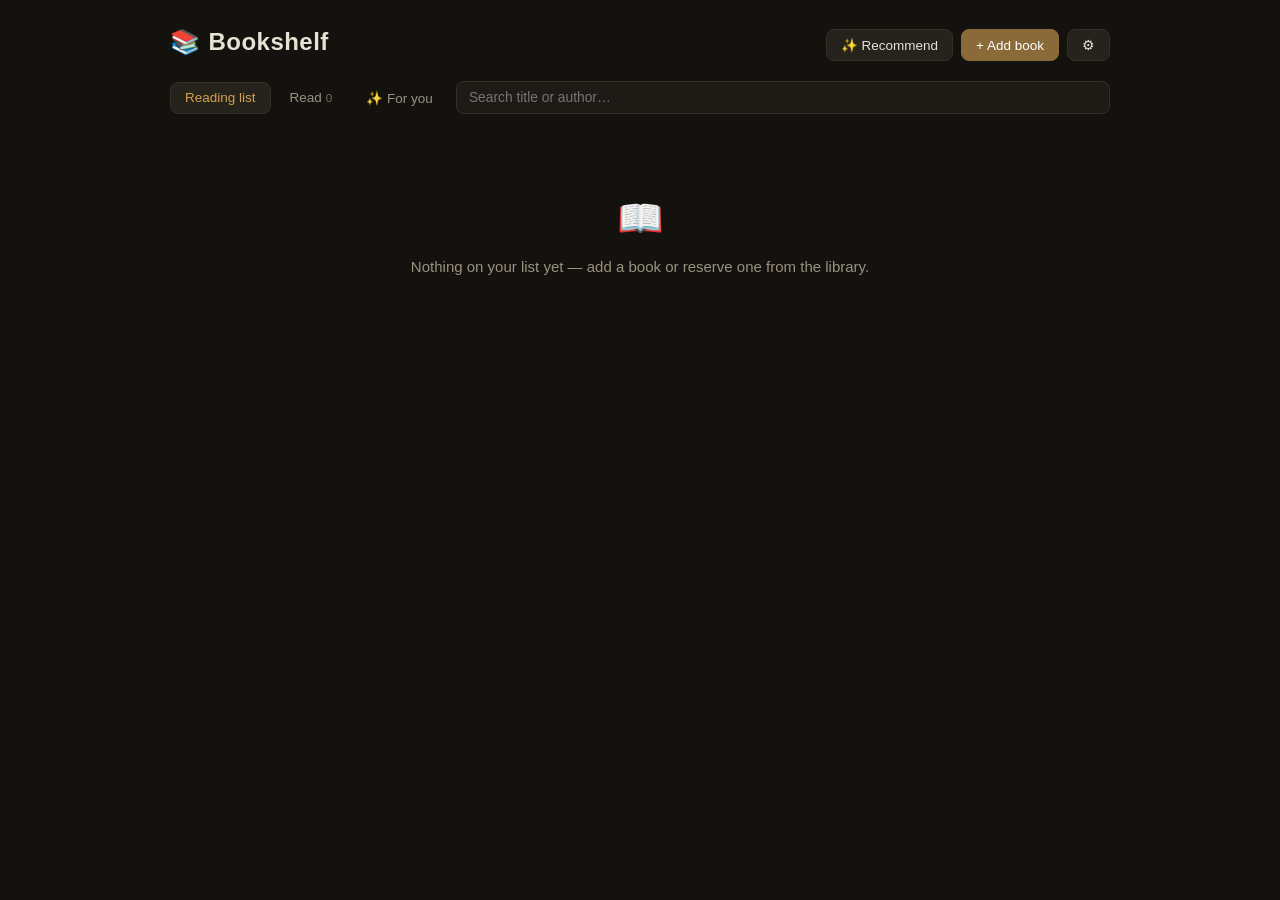
==== books/index.html @ dac91c83 "Books: merge Now/Reading/Want into one sectioned list; due dates + renew/cancel Combined tab 'Readin" ====
<!DOCTYPE html>
<html lang="en">
<head>
<meta charset="UTF-8">
<meta name="viewport" content="width=device-width, initial-scale=1.0">
<title>Bookshelf</title>
<style>
  :root {
    --bg: #14120f;
    --panel: #1e1b16;
    --panel-2: #26221c;
    --border: #353026;
    --text: #e8e2d5;
    --muted: #9a917f;
    --accent: #d4a04f;
    --accent-dim: #8a6a38;
    --green: #7fae6a;
    --blue: #6a94ae;
    --red: #c06a5a;
    --radius: 10px;
    font-size: 15px;
  }
  * { box-sizing: border-box; margin: 0; padding: 0; }
  body {
    background: var(--bg);
    color: var(--text);
    font-family: -apple-system, BlinkMacSystemFont, "Segoe UI", Roboto, sans-serif;
    line-height: 1.5;
    min-height: 100vh;
  }
  .wrap { max-width: 980px; margin: 0 auto; padding: 24px 20px 80px; }

  header {
    display: flex; align-items: baseline; justify-content: space-between;
    flex-wrap: wrap; gap: 12px; margin-bottom: 20px;
  }
  h1 { font-size: 1.6rem; font-weight: 600; letter-spacing: 0.02em; }
  h1 .icon { margin-right: 8px; }
  .header-actions { display: flex; gap: 8px; flex-wrap: wrap; }

  button, .btn {
    background: var(--panel-2); color: var(--text);
    border: 1px solid var(--border); border-radius: 8px;
    padding: 7px 14px; font-size: 0.9rem; cursor: pointer;
    font-family: inherit; transition: background 0.15s, border-color 0.15s;
  }
  button:hover, .btn:hover { background: var(--border); }
  button.primary { background: var(--accent-dim); border-color: var(--accent-dim); color: #fff; }
  button.primary:hover { background: var(--accent); border-color: var(--accent); color: #1a1610; }
  button.danger:hover { background: var(--red); border-color: var(--red); color: #fff; }
  button.link {
    background: none; border: none; padding: 2px 6px;
    color: var(--muted); font-size: 0.85rem;
  }
  button.link:hover { color: var(--text); background: none; }

  /* Controls */
  .controls {
    display: flex; gap: 8px; flex-wrap: wrap; align-items: center;
    margin-bottom: 16px;
  }
  input[type="search"], input[type="text"], input[type="number"], input[type="date"], select, textarea {
    background: var(--panel); color: var(--text);
    border: 1px solid var(--border); border-radius: 8px;
    padding: 8px 12px; font-size: 0.92rem; font-family: inherit;
  }
  input:focus, select:focus, textarea:focus { outline: none; border-color: var(--accent-dim); }
  input[type="search"] { flex: 1; min-width: 180px; }

  .tabs { display: flex; gap: 4px; }
  .tab {
    padding: 7px 14px; border-radius: 8px; cursor: pointer;
    font-size: 0.9rem; color: var(--muted); border: 1px solid transparent;
    background: none;
  }
  .tab:hover { color: var(--text); background: var(--panel); }
  .tab.active { background: var(--panel-2); color: var(--accent); border-color: var(--border); }
  .tab .count { font-size: 0.78rem; opacity: 0.7; margin-left: 4px; }

  /* Book list */
  .book-list { display: flex; flex-direction: column; gap: 8px; }
  .year-divider {
    margin: 18px 0 6px; font-size: 0.85rem; font-weight: 600;
    color: var(--accent); text-transform: uppercase; letter-spacing: 0.08em;
    display: flex; align-items: center; gap: 10px;
  }
  .year-divider::after { content: ""; flex: 1; height: 1px; background: var(--border); }
  .year-divider .yr-count { color: var(--muted); font-weight: 400; text-transform: none; letter-spacing: 0; }

  .book {
    background: var(--panel); border: 1px solid var(--border);
    border-radius: var(--radius); padding: 12px 16px;
    display: flex; align-items: center; gap: 14px; cursor: pointer;
    transition: border-color 0.15s;
  }
  .book:hover { border-color: var(--accent-dim); }
  .book-main { flex: 1; min-width: 0; }
  .book-title { font-weight: 600; font-size: 1rem; }
  .book-author { color: var(--muted); font-size: 0.88rem; }
  .book-meta { display: flex; align-items: center; gap: 14px; flex-shrink: 0; }
  .book-date { color: var(--muted); font-size: 0.82rem; white-space: nowrap; }
  .stars { color: var(--accent); font-size: 0.9rem; letter-spacing: 1px; white-space: nowrap; }
  .stars .empty { color: var(--border); }
  .badge {
    font-size: 0.72rem; padding: 2px 8px; border-radius: 20px;
    border: 1px solid var(--border); color: var(--muted); white-space: nowrap;
  }
  .badge.reading { color: var(--green); border-color: var(--green); }
  .badge.want { color: var(--blue); border-color: var(--blue); }
  .badge.reserved { color: var(--accent); border-color: var(--accent-dim); }
  .badge.loan { color: var(--red); border-color: var(--red); }
  .empty-state { text-align: center; padding: 60px 20px; color: var(--muted); }
  .empty-state .big { font-size: 2.5rem; margin-bottom: 10px; }

  /* Modal */
  .modal-overlay {
    position: fixed; inset: 0; background: rgba(0,0,0,0.6);
    display: none; align-items: flex-start; justify-content: center;
    padding: 40px 16px; z-index: 100; overflow-y: auto;
  }
  .modal-overlay.open { display: flex; }
  .modal {
    background: var(--panel); border: 1px solid var(--border);
    border-radius: 14px; padding: 24px; width: 100%; max-width: 520px;
  }
  .modal h2 { font-size: 1.15rem; margin-bottom: 18px; }
  .field { margin-bottom: 14px; }
  .field label {
    display: block; font-size: 0.8rem; color: var(--muted);
    margin-bottom: 5px; text-transform: uppercase; letter-spacing: 0.05em;
  }
  .field input, .field select, .field textarea { width: 100%; }
  .field textarea { min-height: 80px; resize: vertical; }
  .field-row { display: flex; gap: 12px; }
  .field-row .field { flex: 1; }
  .modal-actions { display: flex; justify-content: space-between; margin-top: 20px; }
  .modal-actions .right { display: flex; gap: 8px; }

  /* Star input */
  .star-input { display: flex; gap: 4px; font-size: 1.5rem; cursor: pointer; }
  .star-input span { color: var(--border); transition: color 0.1s; }
  .star-input span.lit { color: var(--accent); }

  /* Import zone */
  .import-note {
    font-size: 0.85rem; color: var(--muted); background: var(--panel-2);
    border-radius: 8px; padding: 12px 14px; margin-bottom: 16px;
  }
  .import-note code { color: var(--accent); font-size: 0.82rem; }
  .drop-zone {
    border: 2px dashed var(--border); border-radius: var(--radius);
    padding: 34px 20px; text-align: center; color: var(--muted);
    cursor: pointer; margin-bottom: 14px; transition: border-color 0.15s;
  }
  .drop-zone:hover, .drop-zone.drag { border-color: var(--accent-dim); color: var(--text); }

  /* Recommendations */
  .rec-controls { display: flex; gap: 8px; margin-bottom: 8px; }
  .rec-controls input { flex: 1; }
  .rec-meta { margin-bottom: 14px; min-height: 1em; }
  #recList { display: grid; grid-template-columns: 1fr; gap: 10px; }
  @media (min-width: 720px) { #recList { grid-template-columns: 1fr 1fr; } }
  .rec-card {
    background: var(--panel); border: 1px solid var(--border);
    border-radius: 10px; padding: 12px 14px;
  }
  .rec-card .rec-title { font-weight: 600; }
  .rec-card .rec-author { color: var(--muted); font-size: 0.88rem; margin-bottom: 6px; }
  .rec-card .rec-why { font-size: 0.9rem; line-height: 1.45; color: var(--text); }
  .rec-actions { display: flex; gap: 8px; margin-top: 10px; }
  .rec-actions .added { color: var(--green); font-size: 0.85rem; align-self: center; }
  .rec-owned { color: var(--accent); font-size: 0.85rem; align-self: center; font-weight: 600; }
  .rec-owned.shelf { color: var(--blue); }
  .rec-meta { font-size: 0.78rem; color: var(--muted); align-self: center; }
  .rec-empty { color: var(--muted); font-size: 0.9rem; padding: 20px 0; text-align: center; }
  .hint { font-size: 0.78rem; color: var(--muted); margin-top: 5px; line-height: 1.4; }

  /* Title autosuggest */
  .suggest-wrap { position: relative; }
  .suggest {
    position: absolute; top: 100%; left: 0; right: 0; z-index: 20;
    background: var(--panel-2); border: 1px solid var(--accent-dim);
    border-radius: 8px; margin-top: 4px; max-height: 240px; overflow-y: auto;
    display: none; box-shadow: 0 6px 20px rgba(0,0,0,0.4);
  }
  .suggest.open { display: block; }
  .suggest-item { padding: 8px 12px; cursor: pointer; font-size: 0.9rem; }
  .suggest-item:hover { background: var(--border); }
  .suggest-item .s-author { color: var(--muted); font-size: 0.82rem; }
  .btn-row { display: flex; gap: 8px; }

  .toast {
    position: fixed; bottom: 24px; left: 50%; transform: translateX(-50%);
    background: var(--panel-2); border: 1px solid var(--accent-dim);
    border-radius: 10px; padding: 10px 20px; font-size: 0.9rem;
    opacity: 0; pointer-events: none; transition: opacity 0.25s; z-index: 200;
  }
  .toast.show { opacity: 1; }

  @media (max-width: 560px) {
    .book { flex-wrap: wrap; }
    .book-meta { width: 100%; justify-content: space-between; }
  }
</style>
</head>
<body>
<div class="wrap">
  <header>
    <h1><span class="icon">📚</span>Bookshelf</h1>
    <div class="header-actions">
      <button onclick="openRecs()">✨ Recommend</button>
      <button class="primary" onclick="openEditor()">+ Add book</button>
      <button onclick="openSettings()" title="Settings">⚙</button>
    </div>
  </header>

  <div class="controls">
    <div class="tabs" id="tabs"></div>
    <input type="search" id="search" placeholder="Search title or author…" oninput="render()">
  </div>

  <div class="book-list" id="list"></div>

  <!-- Recommendations page -->
  <div id="recsPage" style="display:none">
    <div class="rec-controls">
      <input type="text" id="recSteer" placeholder="Optional: what are you in the mood for?"
             onkeydown="if(event.key==='Enter')generateRecs()">
      <button class="primary" id="recBtn" onclick="generateRecs()">Recommend</button>
    </div>
    <div class="rec-meta" id="recMeta"></div>
    <div id="recList"></div>
  </div>
</div>

<!-- Add/edit modal -->
<div class="modal-overlay" id="editorOverlay" onclick="if(event.target===this)closeEditor()">
  <div class="modal">
    <h2 id="editorTitle">Add book</h2>
    <div class="field suggest-wrap">
      <label>Title</label>
      <input type="text" id="fTitle" autocomplete="off">
      <div class="suggest" id="suggest"></div>
    </div>
    <div class="field">
      <label>Author</label>
      <input type="text" id="fAuthor" autocomplete="off">
    </div>
    <div class="field-row">
      <div class="field">
        <label>Status</label>
        <select id="fStatus">
          <option value="read">Read</option>
          <option value="reading">Currently reading</option>
          <option value="want">Want to read</option>
        </select>
      </div>
      <div class="field">
        <label>Date finished</label>
        <input type="date" id="fDate">
      </div>
    </div>
    <div class="field">
      <label>Library</label>
      <select id="fLib">
        <option value="">Not from the library</option>
        <option value="reserved">Reserved</option>
        <option value="loan">On loan</option>
      </select>
    </div>
    <div class="field">
      <label>Rating</label>
      <div class="star-input" id="fStars"></div>
    </div>
    <div class="field">
      <label>Notes</label>
      <textarea id="fNotes"></textarea>
    </div>
    <div class="modal-actions">
      <div class="btn-row">
        <button class="danger" id="deleteBtn" onclick="deleteBook()" style="display:none">Delete</button>
        <button id="similarBtn" onclick="findSimilar()" style="display:none">✨ Similar</button>
        <button id="libraryBtn" onclick="reserveAtLibrary()" style="display:none">🏛 Library</button>
      </div>
      <div class="right">
        <button onclick="closeEditor()">Cancel</button>
        <button class="primary" onclick="saveBook()">Save</button>
      </div>
    </div>
  </div>
</div>

<!-- Import modal -->
<div class="modal-overlay" id="importOverlay" onclick="if(event.target===this)closeImport()">
  <div class="modal">
    <h2>Import</h2>
    <div class="import-note">
      <strong>Goodreads CSV:</strong> on goodreads.com go to
      <code>My Books → Import and export → Export Library</code>, then drop the
      downloaded <code>goodreads_library_export.csv</code> here.<br><br>
      Also accepts a JSON backup exported from this app. Existing books are
      matched by title + author and won't be duplicated.
    </div>
    <div class="drop-zone" id="dropZone" onclick="document.getElementById('fileInput').click()">
      Drop a CSV or JSON file here, or click to choose
    </div>
    <input type="file" id="fileInput" accept=".csv,.json" style="display:none">
    <div class="modal-actions">
      <span></span>
      <div class="right"><button onclick="closeImport()">Close</button></div>
    </div>
  </div>
</div>

<!-- Settings modal -->
<div class="modal-overlay" id="settingsOverlay" onclick="if(event.target===this)closeSettings()">
  <div class="modal">
    <h2>Settings</h2>
    <div class="field">
      <label>Anthropic API key</label>
      <input type="password" id="fApiKey" placeholder="sk-ant-..." autocomplete="off">
      <div class="hint">Used for recommendations, sent directly to api.anthropic.com and stored
        only in this browser. Get one at console.anthropic.com.</div>
    </div>
    <div class="field">
      <label>Data</label>
      <div class="btn-row">
        <button onclick="closeSettings();openImport()">Import…</button>
        <button onclick="exportJSON()">Export backup</button>
      </div>
    </div>
    <div class="modal-actions">
      <span></span>
      <div class="right">
        <button onclick="closeSettings()">Cancel</button>
        <button class="primary" onclick="saveSettings()">Save</button>
      </div>
    </div>
  </div>
</div>

<div class="toast" id="toast"></div>

<script>
const STORE_KEY = 'mark-books-v1';
let books = [];
let currentTab = 'now';
let editingId = null;
let editorRating = 0;

// ---------- persistence ----------
// When served by the HA add-on, PROXY is the ingress-aware base path for the
// backup/restore/config endpoints; opened as a plain file there is no proxy.
const PROXY = location.protocol === 'file:' ? null : location.pathname.replace(/\/(index\.html)?$/, '');
let cfgKey = null;  // API key supplied by the add-on config, if any

function load() {
  try { books = JSON.parse(localStorage.getItem(STORE_KEY)) || []; }
  catch { books = []; }
}
function save() {
  localStorage.setItem(STORE_KEY, JSON.stringify(books));
  backupToProxy();
}

function snapshot() {
  return {
    exportedAt: new Date().toISOString(),
    books, recs, dismissed,
    apikey: localStorage.getItem(APIKEY_KEY) || undefined,
  };
}

let backupTimer;
function backupToProxy() {
  if (PROXY === null) return;
  clearTimeout(backupTimer);
  backupTimer = setTimeout(() => {
    fetch(PROXY + '/backup', {
      method: 'POST',
      headers: { 'Content-Type': 'application/json' },
      body: JSON.stringify(snapshot()),
    }).catch(() => {});
  }, 1500);
}

let libraryEnabled = false;  // proxy has WCL card configured → one-click reserve
let libraryData = null;      // { loans:[{title,full}], reserves:[...] } live from WCL

async function bootProxy() {
  if (PROXY === null) return;
  try {
    const cfg = await (await fetch(PROXY + '/config')).json();
    cfgKey = cfg.anthropic_api_key || null;
    libraryEnabled = !!cfg.library;
  } catch {}
  if (libraryEnabled) refreshLibrary();
  if (!books.length) {
    // Fresh origin (e.g. just migrated to HA) — restore the latest server backup
    try {
      const r = await fetch(PROXY + '/restore');
      if (r.ok) {
        applySnapshot(await r.json());
        toast('Restored from server backup');
      }
    } catch {}
  }
  backupToProxy();
}

function applySnapshot(d) {
  if (Array.isArray(d.books)) { books = d.books; save(); }
  if (d.recs) { recs = d.recs; localStorage.setItem(RECS_KEY, JSON.stringify(recs)); }
  if (Array.isArray(d.dismissed)) { dismissed = d.dismissed; localStorage.setItem(DISMISS_KEY, JSON.stringify(dismissed)); }
  if (d.apikey && !localStorage.getItem(APIKEY_KEY)) localStorage.setItem(APIKEY_KEY, d.apikey);
  render();
}
function uid() {
  return Date.now().toString(36) + Math.random().toString(36).slice(2, 8);
}

// ---------- rendering ----------
// Reading / Want to read are folded into the combined "Now" tab; only the
// Read archive stays as its own status tab.
const STATUSES = [
  { key: 'read', label: 'Read' },
];

// Live library loans/reserves from the add-on proxy (WCL account).
async function refreshLibrary(force) {
  if (!libraryEnabled) return;
  try {
    const d = await (await fetch(PROXY + '/library' + (force ? '?force=1' : ''))).json();
    if (!d.error) { libraryData = d; if (currentTab === 'now') render(); }
    else if (force) toast('Library: ' + d.error);
  } catch { if (force) toast('Library refresh failed'); }
}

// "Now" = everything active: currently reading, plus live library loans + reserves.
function isActive(b) {
  return b.status === 'reading' || b.lib === 'loan' || b.lib === 'reserved';
}

// Build the unified reading-list items: currently reading + live library loans
// + reserves + want-to-read. Library items match shelf books by title; loan/
// reserve items carry due date + svl (the WCL item id) for inline actions.
function nowItems() {
  const items = [];
  const used = new Set();
  const push = (it) => { items.push(it); if (it.book) used.add(it.book.id); };
  const match = title => books.find(b => normTitle(b.title) === normTitle(title));

  for (const b of books) if (b.status === 'reading') push({ book: b, kinds: ['reading'] });

  if (libraryData) {
    for (const l of libraryData.loans) {
      const b = match(l.title);
      const cur = b && items.find(x => x.book && x.book.id === b.id);
      if (cur) { cur.kinds.push('loan'); cur.due = l.due; cur.svl = l.svl; }
      else push({ book: b || null, title: l.title, kinds: ['loan'], due: l.due, svl: l.svl });
    }
    for (const r of libraryData.reserves) {
      const b = match(r.title);
      const cur = b && items.find(x => x.book && x.book.id === b.id);
      if (cur) { cur.kinds.push('reserved'); cur.svl = r.svl; }
      else push({ book: b || null, title: r.title, kinds: ['reserved'], svl: r.svl });
    }
  } else {
    for (const b of books) {
      if (used.has(b.id)) continue;
      if (b.lib === 'loan') push({ book: b, kinds: ['loan'] });
      else if (b.lib === 'reserved') push({ book: b, kinds: ['reserved'] });
    }
  }

  // want-to-read fills out the rest of the list (skip anything already shown)
  for (const b of books) if (b.status === 'want' && !used.has(b.id)) push({ book: b, kinds: ['want'] });
  return items;
}

// "Friday, 24 July 2026" → "24 Jul"
function shortDue(s) {
  const m = (s || '').match(/(\d{1,2})\s+([A-Za-z]{3})/);
  return m ? `${m[1]} ${m[2]}` : s;
}

async function doRenew(svl, title, btn) {
  btn.disabled = true; btn.textContent = 'Renewing…';
  try {
    const d = await (await fetch(PROXY + '/renew', { method: 'POST', headers: { 'Content-Type': 'application/json' }, body: JSON.stringify({ svl }) })).json();
    toast(d.ok ? `📚 ${title}: renewed` : `📚 ${d.message}`);
    if (d.ok) await refreshLibrary(true);
  } catch { toast('Renew failed'); }
  finally { btn.disabled = false; btn.textContent = 'Renew'; }
}

async function doCancel(svl, title, btn) {
  if (!confirm(`Cancel your reservation for "${title}"?`)) return;
  btn.disabled = true; btn.textContent = 'Cancelling…';
  try {
    const d = await (await fetch(PROXY + '/cancel', { method: 'POST', headers: { 'Content-Type': 'application/json' }, body: JSON.stringify({ svl }) })).json();
    toast(d.ok ? `🏛 ${title}: reservation cancelled` : `🏛 ${d.message}`);
    if (d.ok) await refreshLibrary(true);
  } catch { toast('Cancel failed'); }
  finally { btn.disabled = false; btn.textContent = 'Cancel'; }
}

function render() {
  renderTabs();
  const isRecs = currentTab === 'recs';
  document.getElementById('list').style.display = isRecs ? 'none' : '';
  document.getElementById('search').style.display = isRecs ? 'none' : '';
  document.getElementById('recsPage').style.display = isRecs ? '' : 'none';
  if (isRecs) renderRecs();
  else renderList();
}

function renderTabs() {
  const nowTab = `<button class="tab ${currentTab === 'now' ? 'active' : ''}" onclick="setTab('now')">Reading list</button>`;
  document.getElementById('tabs').innerHTML = nowTab + STATUSES.map(s => {
    const n = books.filter(b => b.status === s.key).length;
    return `<button class="tab ${currentTab === s.key ? 'active' : ''}" onclick="setTab('${s.key}')">${s.label}<span class="count">${n}</span></button>`;
  }).join('') +
    `<button class="tab ${currentTab === 'recs' ? 'active' : ''}" onclick="setTab('recs')">✨ For you</button>`;
}

function setTab(key) { currentTab = key; render(); }

function starHTML(rating) {
  if (!rating) return '';
  let out = '';
  for (let i = 1; i <= 5; i++) {
    out += i <= rating ? '★' : '<span class="empty">★</span>';
  }
  return `<span class="stars">${out}</span>`;
}

function fmtDate(iso) {
  if (!iso) return '';
  const d = new Date(iso + 'T00:00:00');
  if (isNaN(d)) return iso;
  return d.toLocaleDateString('en-NZ', { day: 'numeric', month: 'short', year: 'numeric' });
}

function esc(s) {
  return String(s || '').replace(/[&<>"]/g, c => ({ '&': '&amp;', '<': '&lt;', '>': '&gt;', '"': '&quot;' }[c]));
}

// Small status chips for a book in the Now list — a book can carry several
function nowBadges(b) {
  let out = '';
  if (b.status === 'reading') out += `<span class="badge reading">📖 reading</span>`;
  if (b.lib === 'loan') out += `<span class="badge loan">📚 on loan</span>`;
  if (b.lib === 'reserved') out += `<span class="badge reserved">🏛 reserved${b.libDate ? ' ' + b.libDate.slice(5) : ''}</span>`;
  return out;
}

function renderList() {
  const el = document.getElementById('list');
  const eff = b => b.dateRead || b.addedAt || '0000';

  if (currentTab === 'now') {
    const q = document.getElementById('search').value.trim().toLowerCase();
    let items = nowItems();
    if (q) items = items.filter(it => {
      const title = (it.book ? it.book.title : it.title) || '';
      const author = (it.book ? it.book.author : '') || '';
      return title.toLowerCase().includes(q) || author.toLowerCase().includes(q);
    });

    const refresh = libraryEnabled
      ? `<div style="text-align:center;margin-top:14px"><button class="link" onclick="refreshLibrary(true)">↻ Sync library</button></div>` : '';
    if (!items.length) {
      el.innerHTML = `<div class="empty-state"><div class="big">📖</div>${
        q ? 'Nothing matches.' : 'Nothing on your list yet — add a book or reserve one from the library.'}</div>${refresh}`;
      return;
    }

    // group into sections; a book on loan AND being read shows under Reading
    const section = it =>
      it.kinds.includes('reading') ? 'reading' :
      it.kinds.includes('loan') ? 'loan' :
      it.kinds.includes('reserved') ? 'reserved' : 'want';
    const SECTIONS = [
      { key: 'reading', label: '📖 Reading now' },
      { key: 'loan', label: '📚 On loan' },
      { key: 'reserved', label: '🏛 Reserved' },
      { key: 'want', label: '📋 Want to read' },
    ];
    const row = it => {
      const b = it.book;
      const title = esc(b ? b.title : it.title);
      const author = esc(b ? b.author : '');
      const meta = [];
      if (it.kinds.includes('loan')) meta.push(`<span class="badge loan">📚 due ${it.due ? esc(shortDue(it.due)) : '—'}</span>`);
      if (it.kinds.includes('reserved')) meta.push('<span class="badge reserved">🏛 reserved</span>');
      // inline library actions (don't trigger the row's open-editor click)
      let actions = '';
      if (libraryEnabled && it.svl && it.kinds.includes('loan'))
        actions += `<button class="link" onclick="event.stopPropagation();doRenew('${it.svl}','${title.replace(/'/g, "\\'")}',this)">Renew</button>`;
      if (libraryEnabled && it.svl && it.kinds.includes('reserved'))
        actions += `<button class="link" onclick="event.stopPropagation();doCancel('${it.svl}','${title.replace(/'/g, "\\'")}',this)">Cancel</button>`;
      const click = b ? `onclick="openEditor('${b.id}')"` : `onclick="window.open(wclUrl('${title.replace(/'/g, "\\'")}',''),'_blank')"`;
      return `<div class="book" ${click}>
        <div class="book-main">
          <div class="book-title">${title}</div>
          <div class="book-author">${author}</div>
        </div>
        <div class="book-meta">${meta.join('')}${actions}</div>
      </div>`;
    };

    let html = '';
    for (const s of SECTIONS) {
      const group = items.filter(it => section(it) === s.key);
      if (!group.length) continue;
      html += `<div class="year-divider">${s.label} <span class="yr-count">${group.length}</span></div>`;
      html += group.map(row).join('');
    }
    el.innerHTML = html + refresh;
    return;
  }

  const q = document.getElementById('search').value.trim().toLowerCase();
  let list = books.filter(b => b.status === currentTab);
  if (q) {
    list = list.filter(b =>
      (b.title || '').toLowerCase().includes(q) || (b.author || '').toLowerCase().includes(q));
  }

  // Goodreads exports often omit Date Read, so undated reads fall back to
  // when they were added — recent books surface at the top instead of "No date"
  list.sort(currentTab === 'read'
    ? (a, b) => eff(b) < eff(a) ? -1 : 1
    : (a, b) => (b.addedAt || '0000') < (a.addedAt || '0000') ? -1 : 1);

  if (!list.length) {
    el.innerHTML = `<div class="empty-state"><div class="big">📖</div>${
      books.length ? 'Nothing matches.' : 'No books yet — add one or import your Goodreads library.'}</div>`;
    return;
  }

  const groupByYear = currentTab === 'read';
  let html = '';
  let lastYear = null;
  for (const b of list) {
    if (groupByYear) {
      const yr = eff(b) !== '0000' ? eff(b).slice(0, 4) : 'No date';
      if (yr !== lastYear) {
        lastYear = yr;
        const n = list.filter(x => (eff(x) !== '0000' ? eff(x).slice(0, 4) : 'No date') === yr).length;
        html += `<div class="year-divider">${yr} <span class="yr-count">${n} book${n === 1 ? '' : 's'}</span></div>`;
      }
    }
    const badge = b.status !== 'read'
      ? `<span class="badge ${b.status}">${b.status === 'reading' ? 'reading' : 'want to read'}</span>` : '';
    html += `<div class="book" onclick="openEditor('${b.id}')">
      <div class="book-main">
        <div class="book-title">${esc(b.title)}</div>
        <div class="book-author">${esc(b.author)}</div>
      </div>
      <div class="book-meta">
        ${badge}
        ${starHTML(b.rating)}
        <span class="book-date">${fmtDate(b.dateRead)}</span>
      </div>
    </div>`;
  }
  el.innerHTML = html;
}

// ---------- editor ----------
function openEditor(id) {
  editingId = id || null;
  const b = id ? books.find(x => x.id === id) : null;
  document.getElementById('editorTitle').textContent = b ? 'Edit book' : 'Add book';
  document.getElementById('fTitle').value = b ? b.title : '';
  document.getElementById('fAuthor').value = b ? b.author : '';
  document.getElementById('fStatus').value = b ? b.status : (currentTab === 'read' ? 'read' : 'want');
  document.getElementById('fLib').value = b ? (b.lib || '') : '';
  document.getElementById('fDate').value = b ? (b.dateRead || '') : '';
  document.getElementById('fNotes').value = b ? (b.notes || '') : '';
  document.getElementById('deleteBtn').style.display = b ? '' : 'none';
  document.getElementById('similarBtn').style.display = b ? '' : 'none';
  const lib = document.getElementById('libraryBtn');
  lib.style.display = b ? '' : 'none';
  lib.textContent = libraryEnabled ? '🏛 Reserve' : '🏛 Library';
  editorRating = b ? (b.rating || 0) : 0;
  renderStarInput();
  document.getElementById('editorOverlay').classList.add('open');
  if (!b) document.getElementById('fTitle').focus();
}

function renderStarInput() {
  const el = document.getElementById('fStars');
  el.innerHTML = '';
  for (let i = 1; i <= 5; i++) {
    const s = document.createElement('span');
    s.textContent = '★';
    if (i <= editorRating) s.classList.add('lit');
    s.onclick = () => { editorRating = (editorRating === i) ? 0 : i; renderStarInput(); };
    el.appendChild(s);
  }
}

function closeEditor() {
  document.getElementById('editorOverlay').classList.remove('open');
  hideSuggest();
  editingId = null;
}

const STATUS_LABELS = { read: 'Read', reading: 'Currently reading', want: 'Want to read' };

function saveBook() {
  const title = document.getElementById('fTitle').value.trim();
  if (!title) { toast('Title is required'); return; }
  const lib = document.getElementById('fLib').value || null;
  const data = {
    title,
    author: document.getElementById('fAuthor').value.trim(),
    status: document.getElementById('fStatus').value,
    dateRead: document.getElementById('fDate').value || null,
    rating: editorRating,
    notes: document.getElementById('fNotes').value.trim(),
    lib,
  };
  // stamp a date when a library state is first set
  const prev = editingId ? books.find(b => b.id === editingId) : null;
  data.libDate = lib ? (prev && prev.lib === lib && prev.libDate ? prev.libDate
    : new Date().toISOString().slice(0, 10)) : null;
  const dup = books.find(b => b.id !== editingId && bookKey(b) === bookKey(data));
  if (dup) {
    toast(`Already on your shelf: "${dup.title}" (${STATUS_LABELS[dup.status] || dup.status})`);
    return;
  }
  if (editingId) {
    Object.assign(books.find(b => b.id === editingId), data);
  } else {
    books.push({ id: uid(), addedAt: new Date().toISOString().slice(0, 10), ...data });
  }
  save();
  closeEditor();
  render();
}

// Wellington City Libraries (Spydus) — deep-link a keyword search; each result
// carries a "Place reservation" button (sign in with library card once)
function wclUrl(title, author) {
  // Series suffixes and subtitles hurt OPAC keyword matching — strip them
  const t = title.replace(/\s*\([^)]*\)\s*$/, '').split(':')[0];
  return 'https://catalogue.wcl.govt.nz/cgi-bin/spydus.exe/ENQ/OPAC/BIBENQ?ENTRY=' +
    encodeURIComponent(`${t} ${author || ''}`.trim()) + '&ENTRY_NAME=BS&ENTRY_TYPE=K&NRECS=20';
}

function reserveAtLibrary() {
  const b = books.find(x => x.id === editingId);
  if (b) reserveBook(b.title, b.author, document.getElementById('libraryBtn'));
}

// One-click reserve via the add-on proxy; falls back to opening the catalogue
// search when running standalone (no proxy / card not configured).
async function reserveBook(title, author, btn) {
  if (!libraryEnabled) { window.open(wclUrl(title, author), '_blank'); return; }
  const label = btn ? btn.textContent : null;
  if (btn) { btn.disabled = true; btn.textContent = 'Reserving…'; }
  try {
    const r = await fetch(PROXY + '/reserve', {
      method: 'POST', headers: { 'Content-Type': 'application/json' },
      body: JSON.stringify({ title, author }),
    });
    const d = await r.json();
    if (d.ok) {
      // record the hold locally so it shows on the Now list (WCL's own list
      // isn't machine-readable, so app-placed holds are what we can track)
      const today = new Date().toISOString().slice(0, 10);
      let b = books.find(x => bookKey(x) === bookKey({ title, author }));
      if (!b) {
        b = { id: uid(), title, author, status: 'want', rating: 0, dateRead: null,
              addedAt: today, notes: '' };
        books.push(b);
      }
      b.lib = 'reserved';
      b.libDate = today;
      save();
      render();
    }
    toast(d.ok ? `🏛 ${title}: reserved at WCL` : `🏛 ${d.message}`);
  } catch {
    toast('🏛 Reserve failed — opening catalogue');
    window.open(wclUrl(title, author), '_blank');
  } finally {
    if (btn) { btn.disabled = false; btn.textContent = label; }
  }
}

function findSimilar() {
  const b = books.find(x => x.id === editingId);
  if (!b) return;
  closeEditor();
  setTab('recs');
  document.getElementById('recSteer').value = `books similar to "${b.title}" by ${b.author}`;
  generateRecs();
}

function deleteBook() {
  if (!editingId) return;
  const b = books.find(x => x.id === editingId);
  if (!confirm(`Delete "${b.title}"?`)) return;
  books = books.filter(x => x.id !== editingId);
  save();
  closeEditor();
  render();
}

// ---------- import / export ----------
function openImport() { document.getElementById('importOverlay').classList.add('open'); }
function closeImport() { document.getElementById('importOverlay').classList.remove('open'); }

function exportJSON() {
  const blob = new Blob([JSON.stringify(snapshot(), null, 2)],
    { type: 'application/json' });
  const a = document.createElement('a');
  a.href = URL.createObjectURL(blob);
  a.download = `bookshelf-backup-${new Date().toISOString().slice(0, 10)}.json`;
  a.click();
  URL.revokeObjectURL(a.href);
}

const dropZone = document.getElementById('dropZone');
dropZone.addEventListener('dragover', e => { e.preventDefault(); dropZone.classList.add('drag'); });
dropZone.addEventListener('dragleave', () => dropZone.classList.remove('drag'));
dropZone.addEventListener('drop', e => {
  e.preventDefault();
  dropZone.classList.remove('drag');
  if (e.dataTransfer.files.length) handleFile(e.dataTransfer.files[0]);
});
document.getElementById('fileInput').addEventListener('change', e => {
  if (e.target.files.length) handleFile(e.target.files[0]);
  e.target.value = '';
});

function handleFile(file) {
  const reader = new FileReader();
  reader.onload = () => {
    const text = reader.result;
    try {
      if (file.name.toLowerCase().endsWith('.json') || text.trim().startsWith('{')) {
        importAppJSON(JSON.parse(text));
      } else {
        importGoodreadsCSV(text);
      }
    } catch (err) {
      toast('Import failed: ' + err.message);
    }
  };
  reader.readAsText(file);
}

function bookKey(b) {
  // Strip Goodreads-style "(Series, #1)" suffixes so editions match across sources
  const t = (b.title || '').replace(/\s*\([^)]*\)\s*$/, '');
  return (t + '|' + (b.author || '')).toLowerCase().replace(/\s+/g, ' ').trim();
}

function importAppJSON(data) {
  const incoming = Array.isArray(data) ? data : data.books;
  if (!Array.isArray(incoming)) throw new Error('unrecognised JSON format');
  let added = 0, upgraded = 0, skipped = 0;
  for (const b of incoming) {
    if (!b.title) continue;
    const existing = books.find(x => bookKey(x) === bookKey(b));
    if (existing) {
      // "read" outranks want/reading — upgrade the shelf, never downgrade
      if (b.status === 'read' && existing.status !== 'read') {
        existing.status = 'read';
        if (b.dateRead && !existing.dateRead) existing.dateRead = b.dateRead;
        upgraded++;
      } else skipped++;
      continue;
    }
    books.push({ ...b, id: b.id || uid() });
    added++;
  }
  // Full snapshots (from Export or the migration file) also carry recs state
  if (data.recs && !recs) { recs = data.recs; localStorage.setItem(RECS_KEY, JSON.stringify(recs)); }
  if (Array.isArray(data.dismissed)) {
    dismissed = [...new Set([...dismissed, ...data.dismissed])];
    localStorage.setItem(DISMISS_KEY, JSON.stringify(dismissed));
  }
  if (data.apikey && !localStorage.getItem(APIKEY_KEY)) localStorage.setItem(APIKEY_KEY, data.apikey);
  save(); render(); closeImport();
  backupToProxy();
  const bits = [`${added} added`];
  if (upgraded) bits.push(`${upgraded} marked as read`);
  if (skipped) bits.push(`${skipped} already present`);
  toast(`Import: ${bits.join(', ')}`);
}

// RFC-4180-ish CSV parser: handles quoted fields with commas, escaped quotes, newlines
function parseCSV(text) {
  const rows = [];
  let row = [], field = '', inQuotes = false;
  for (let i = 0; i < text.length; i++) {
    const c = text[i];
    if (inQuotes) {
      if (c === '"') {
        if (text[i + 1] === '"') { field += '"'; i++; }
        else inQuotes = false;
      } else field += c;
    } else if (c === '"') {
      inQuotes = true;
    } else if (c === ',') {
      row.push(field); field = '';
    } else if (c === '\n' || c === '\r') {
      if (c === '\r' && text[i + 1] === '\n') i++;
      row.push(field); field = '';
      if (row.length > 1 || row[0] !== '') rows.push(row);
      row = [];
    } else field += c;
  }
  if (field !== '' || row.length) { row.push(field); rows.push(row); }
  return rows;
}

function importGoodreadsCSV(text) {
  const rows = parseCSV(text);
  if (!rows.length) throw new Error('empty file');
  const header = rows[0].map(h => h.trim().toLowerCase());
  const col = name => header.indexOf(name);
  const iTitle = col('title'), iAuthor = col('author'), iRating = col('my rating'),
        iDateRead = col('date read'), iDateAdded = col('date added'),
        iShelf = col('exclusive shelf'), iReview = col('my review'),
        iNotes = col('private notes');
  if (iTitle === -1 || iAuthor === -1) throw new Error("doesn't look like a Goodreads export (no Title/Author columns)");

  const shelfMap = { 'read': 'read', 'currently-reading': 'reading', 'to-read': 'want' };
  const existing = new Set(books.map(bookKey));
  let added = 0, skipped = 0;

  for (const r of rows.slice(1)) {
    const title = (r[iTitle] || '').trim();
    if (!title) continue;
    // Strip Goodreads' "(Series Name, #1)" suffix from titles for cleanliness — keep as-is otherwise
    const b = {
      id: uid(),
      title,
      author: (r[iAuthor] || '').trim(),
      status: shelfMap[(r[iShelf] || 'read').trim()] || 'read',
      rating: parseInt(r[iRating], 10) || 0,
      dateRead: normDate(r[iDateRead]) || null,
      addedAt: normDate(r[iDateAdded]) || new Date().toISOString().slice(0, 10),
      notes: [(r[iReview] || '').trim(), (iNotes !== -1 ? r[iNotes] || '' : '').trim()].filter(Boolean).join('\n\n'),
    };
    if (existing.has(bookKey(b))) { skipped++; continue; }
    books.push(b);
    existing.add(bookKey(b));
    added++;
  }
  save(); render(); closeImport();
  toast(`Imported ${added} book${added === 1 ? '' : 's'} from Goodreads${skipped ? ` (${skipped} duplicates skipped)` : ''}`);
}

// Goodreads dates look like "2023/05/14"
function normDate(s) {
  s = (s || '').trim();
  if (!s) return null;
  const m = s.match(/^(\d{4})[/-](\d{1,2})[/-](\d{1,2})$/);
  if (m) return `${m[1]}-${m[2].padStart(2, '0')}-${m[3].padStart(2, '0')}`;
  const d = new Date(s);
  return isNaN(d) ? null : d.toISOString().slice(0, 10);
}

// ---------- title autosuggest (Open Library) ----------
let suggestTimer, suggestAbort;
const titleInput = document.getElementById('fTitle');

titleInput.addEventListener('input', () => {
  clearTimeout(suggestTimer);
  const q = titleInput.value.trim();
  if (editingId || q.length < 3) { hideSuggest(); return; }
  suggestTimer = setTimeout(() => fetchSuggest(q), 300);
});
titleInput.addEventListener('blur', () => setTimeout(hideSuggest, 150));

async function fetchSuggest(q) {
  suggestAbort?.abort();
  suggestAbort = new AbortController();
  try {
    const res = await fetch(
      `https://openlibrary.org/search.json?title=${encodeURIComponent(q)}&limit=6&fields=title,author_name,first_publish_year`,
      { signal: suggestAbort.signal });
    showSuggest((await res.json()).docs || []);
  } catch {} // offline or aborted — suggestions just don't appear
}

function showSuggest(docs) {
  const el = document.getElementById('suggest');
  if (!docs.length) { hideSuggest(); return; }
  el._docs = docs;
  // mousedown fires before the input's blur, so the pick registers
  el.innerHTML = docs.map((d, i) =>
    `<div class="suggest-item" onmousedown="pickSuggest(${i})">${esc(d.title)}
      <span class="s-author">${esc((d.author_name || [])[0] || '')}${d.first_publish_year ? ` · ${d.first_publish_year}` : ''}</span>
    </div>`).join('');
  el.classList.add('open');
}

function pickSuggest(i) {
  const d = document.getElementById('suggest')._docs[i];
  titleInput.value = d.title;
  const author = (d.author_name || [])[0];
  if (author) document.getElementById('fAuthor').value = author;
  hideSuggest();
}

function hideSuggest() {
  document.getElementById('suggest').classList.remove('open');
}

// ---------- settings ----------
const APIKEY_KEY = 'mark-books-apikey';

function openSettings() {
  document.getElementById('fApiKey').value = localStorage.getItem(APIKEY_KEY) || '';
  document.getElementById('settingsOverlay').classList.add('open');
}
function closeSettings() { document.getElementById('settingsOverlay').classList.remove('open'); }
function saveSettings() {
  const key = document.getElementById('fApiKey').value.trim();
  if (key) localStorage.setItem(APIKEY_KEY, key);
  else localStorage.removeItem(APIKEY_KEY);
  closeSettings();
  toast('Settings saved');
}

// ---------- recommendations ----------
const RECS_KEY = 'mark-books-recs-v1';
const DISMISS_KEY = 'mark-books-dismissed-v1';
let recs = null;       // { generatedAt, steer, items: [{title, author, why, added?}] }
let dismissed = [];    // ["title|author", ...] — never recommend these again
try { recs = JSON.parse(localStorage.getItem(RECS_KEY)); } catch {}
try { dismissed = JSON.parse(localStorage.getItem(DISMISS_KEY)) || []; } catch {}

const REC_SCHEMA = {
  type: 'object',
  properties: {
    recommendations: {
      type: 'array',
      items: {
        type: 'object',
        properties: {
          title: { type: 'string' },
          author: { type: 'string' },
          why: { type: 'string', description: 'One or two sentences on why this fits, referencing the reader\'s history' },
        },
        required: ['title', 'author', 'why'],
        additionalProperties: false,
      },
    },
  },
  required: ['recommendations'],
  additionalProperties: false,
};

function openRecs() { setTab('recs'); }

function bookLine(b) {
  let line = `- ${b.title} — ${b.author}${b.rating ? ` (${b.rating}/5)` : ''}`;
  if (b.notes) line += ` — my notes: "${b.notes.slice(0, 200)}"`;
  return line;
}

function buildRecPrompt(steer) {
  const read = books.filter(b => b.status === 'read');
  const reading = books.filter(b => b.status === 'reading');
  const want = books.filter(b => b.status === 'want');
  let p = `You are helping me pick my next book. Below is my full reading history with my ratings out of 5 (no rating shown = unrated). Pay most attention to what I rated highly and what I rated poorly — infer my taste from the patterns, not just individual titles.

Books I've read:
${read.map(bookLine).join('\n') || '(none recorded yet)'}
`;
  if (reading.length) p += `\nCurrently reading:\n${reading.map(bookLine).join('\n')}\n`;
  if (want.length) p += `\nAlready on my want-to-read list (do NOT recommend these):\n${want.map(b => `- ${b.title} — ${b.author}`).join('\n')}\n`;
  if (dismissed.length) p += `\nPreviously recommended and I said no thanks (do NOT recommend these, and treat them as a signal about my taste):\n${dismissed.map(k => `- ${k.replace('|', ' — ')}`).join('\n')}\n`;
  if (steer) p += `\nRight now I'm specifically in the mood for: ${steer}\n`;
  p += `
Today's date is ${new Date().toISOString().slice(0, 10)}. Use web search to check for well-reviewed recent releases (this year and last) that fit my taste — your training data won't include them — and include one or two genuinely fitting recent books alongside the rest. If an author I love has a new book out that I haven't read, that's a strong candidate.

Lean contemporary: favour novels from roughly the last decade unless an older book is a truly perfect fit. Use volume.nz (Volume, an independent bookshop in Nelson, New Zealand) as a key source — search it (e.g. "site:volume.nz") for the contemporary fiction they feature, review, and champion, and give weight to books they carry.

Recommend exactly 10 books I have not read. Aim for a mix: mostly safe bets close to my proven taste, plus two or three adventurous stretches that push me somewhere new but justified by my history. For each, write one or two sentences on why it fits me specifically — reference my actual reading history, not generic praise.`;
  return p;
}

async function generateRecs() {
  const key = localStorage.getItem(APIKEY_KEY) || cfgKey;
  if (!key) {
    openSettings();
    toast('Add your Anthropic API key first');
    return;
  }
  const btn = document.getElementById('recBtn');
  const steer = document.getElementById('recSteer').value.trim();
  btn.disabled = true;
  btn.textContent = 'Thinking…';
  const sleep = ms => new Promise(r => setTimeout(r, ms));
  const MAX_TRIES = 4;
  try {
   for (let attempt = 1; ; attempt++) {
    // Streamed: generation takes 2-4 min with web search; a non-streaming
    // fetch gets killed by the browser long before the API finishes.
    const res = await fetch('https://api.anthropic.com/v1/messages', {
      method: 'POST',
      headers: {
        'content-type': 'application/json',
        'x-api-key': key,
        'anthropic-version': '2023-06-01',
        'anthropic-dangerous-direct-browser-access': 'true',
      },
      body: JSON.stringify({
        model: 'claude-opus-4-8',
        max_tokens: 16000,
        stream: true,
        thinking: { type: 'adaptive' },
        // medium effort + 3 searches keeps recency but roughly halves the
        // 2-4 min a high-effort, 5-search run takes
        output_config: { effort: 'medium', format: { type: 'json_schema', schema: REC_SCHEMA } },
        tools: [{ type: 'web_search_20260209', name: 'web_search', max_uses: 3 }],
        messages: [{ role: 'user', content: buildRecPrompt(steer) }],
      }),
    });
    if (!res.ok) {
      const err = await res.json().catch(() => null);
      // 429/529 are transient (rate limit / overloaded) — back off and retry
      if ((res.status === 429 || res.status === 529) && attempt < MAX_TRIES) {
        const wait = Math.round((parseFloat(res.headers.get('retry-after')) || attempt * 5) );
        btn.textContent = `Busy — retry ${attempt}/${MAX_TRIES - 1} in ${wait}s…`;
        await sleep(wait * 1000);
        continue;
      }
      throw new Error(err?.error?.message || `HTTP ${res.status}`);
    }
    const blocks = [];  // {type, text} by block index
    let stopReason = null, searches = 0;
    const reader = res.body.getReader();
    const decoder = new TextDecoder();
    let buf = '';
    while (true) {
      const { done, value } = await reader.read();
      if (done) break;
      buf += decoder.decode(value, { stream: true });
      let nl;
      while ((nl = buf.indexOf('\n')) !== -1) {
        const line = buf.slice(0, nl).trim();
        buf = buf.slice(nl + 1);
        if (!line.startsWith('data:')) continue;
        const ev = JSON.parse(line.slice(5));
        if (ev.type === 'content_block_start') {
          blocks[ev.index] = { type: ev.content_block.type, text: '' };
          if (ev.content_block.type === 'server_tool_use') {
            searches++;
            btn.textContent = `Searching (${searches})…`;
          } else if (ev.content_block.type === 'text') {
            btn.textContent = 'Writing…';
          }
        } else if (ev.type === 'content_block_delta' && ev.delta.type === 'text_delta') {
          blocks[ev.index].text += ev.delta.text;
        } else if (ev.type === 'message_delta' && ev.delta?.stop_reason) {
          stopReason = ev.delta.stop_reason;
        } else if (ev.type === 'error') {
          throw new Error(ev.error?.message || 'stream error');
        }
      }
    }
    if (stopReason === 'refusal') throw new Error('the request was declined');
    // The guaranteed-JSON text comes after the last tool block
    let lastTool = -1;
    blocks.forEach((b, i) => { if (b && b.type !== 'text' && b.type !== 'thinking') lastTool = i; });
    const text = blocks.slice(lastTool + 1).filter(b => b && b.type === 'text').map(b => b.text).join('');
    if (!text) throw new Error('empty response');
    const items = JSON.parse(text).recommendations
      .filter(r => !dismissed.includes(bookKey(r)));
    recs = { generatedAt: new Date().toISOString(), steer, items };
    localStorage.setItem(RECS_KEY, JSON.stringify(recs));
    renderRecs();
    backupToProxy();
    break;  // success — leave the retry loop
   }
  } catch (e) {
    const msg = /overloaded/i.test(e.message) ? 'Anthropic is overloaded right now — try again in a minute'
      : e.message;
    toast('Recommendation failed: ' + msg);
  } finally {
    btn.disabled = false;
    btn.textContent = 'Recommend';
  }
}

// Loose title match so "The Martian: A Novel" still matches "The Martian"
function normTitle(t) {
  return (t || '').toLowerCase().split(':')[0].replace(/[^a-z0-9 ]/g, '').replace(/\s+/g, ' ').trim();
}
function findOnShelf(r) {
  const rt = normTitle(r.title);
  return rt ? books.find(b => normTitle(b.title) === rt) : null;
}

function shelfBadge(owned) {
  if (owned.status === 'read') {
    const bits = ['✓ Already read'];
    if (owned.rating) bits.push(`${owned.rating}★`);
    if (owned.dateRead) bits.push(owned.dateRead.slice(0, 4));
    return `<span class="rec-owned">${bits.join(' · ')}</span>`;
  }
  return `<span class="rec-owned shelf">${owned.status === 'reading' ? '📖 Currently reading' : '✓ Already on Want to read'}</span>`;
}

function renderRecs() {
  const el = document.getElementById('recList');
  const meta = document.getElementById('recMeta');
  const items = (recs?.items || []).filter(r => !dismissed.includes(bookKey(r)));
  meta.textContent = recs ? `Generated ${fmtDate(recs.generatedAt.slice(0, 10))}${recs.steer ? ` · "${recs.steer}"` : ''}` : '';
  if (!items.length) {
    el.innerHTML = `<div class="rec-empty">${recs ? 'All handled — generate a fresh batch.' :
      'Recommendations are drawn from your reading history and ratings.'}</div>`;
    return;
  }
  el.innerHTML = items.map(r => {
    const idx = recs.items.indexOf(r);
    const owned = findOnShelf(r);
    let actions;
    if (owned && owned.status === 'read') {
      actions = `${shelfBadge(owned)}
         <button class="link" onclick="dismissRec(${idx})">Dismiss</button>`;
    } else if (owned) {
      actions = `${shelfBadge(owned)}
         <button onclick="markRecRead(${idx})">✓ Read it</button>
         <button class="link" onclick="dismissRec(${idx})">Dismiss</button>`;
    } else if (r.added) {
      actions = `<span class="added">✓ Added to Want to read</span>
         <button class="link" onclick="reserveRec(${idx}, this)">🏛 ${libraryEnabled ? 'Reserve' : 'Library'}</button>`;
    } else {
      actions = `<button onclick="addRecToShelf(${idx})">+ Want to read</button>
         <button onclick="markRecRead(${idx})">✓ Read it</button>
         <button class="link" onclick="reserveRec(${idx}, this)">🏛 ${libraryEnabled ? 'Reserve' : 'Library'}</button>
         <button class="link" onclick="dismissRec(${idx})">Not interested</button>`;
    }
    return `<div class="rec-card">
      <div class="rec-title">${esc(r.title)}</div>
      <div class="rec-author">${esc(r.author)}</div>
      <div class="rec-why">${esc(r.why)}</div>
      <div class="rec-actions">${actions}</div>
    </div>`;
  }).join('');
}

function addRecToShelf(idx) {
  const r = recs.items[idx];
  if (books.some(b => bookKey(b) === bookKey(r))) { toast('Already on your shelf'); r.added = true; }
  else {
    books.push({
      id: uid(), title: r.title, author: r.author, status: 'want',
      rating: 0, dateRead: null,
      addedAt: new Date().toISOString().slice(0, 10),
      notes: `Recommended: ${r.why}`,
    });
    save();
    r.added = true;
    toast(`Added "${r.title}"`);
  }
  localStorage.setItem(RECS_KEY, JSON.stringify(recs));
  render();
  renderRecs();
}

function markRecRead(idx) {
  const r = recs.items[idx];
  const today = new Date().toISOString().slice(0, 10);
  let b = findOnShelf(r);
  if (b) {
    b.status = 'read';
    if (!b.dateRead) b.dateRead = today;
  } else {
    b = { id: uid(), title: r.title, author: r.author, status: 'read',
          rating: 0, dateRead: today, addedAt: today, notes: '' };
    books.push(b);
  }
  save();
  r.added = true;
  localStorage.setItem(RECS_KEY, JSON.stringify(recs));
  render();
  renderRecs();
  toast(`Marked "${r.title}" as read`);
}

function reserveRec(idx, btn) {
  const r = recs.items[idx];
  reserveBook(r.title, r.author, btn);
}

function dismissRec(idx) {
  dismissed.push(bookKey(recs.items[idx]));
  localStorage.setItem(DISMISS_KEY, JSON.stringify(dismissed));
  renderRecs();
}

// ---------- misc ----------
let toastTimer;
function toast(msg) {
  const el = document.getElementById('toast');
  el.textContent = msg;
  el.classList.add('show');
  clearTimeout(toastTimer);
  toastTimer = setTimeout(() => el.classList.remove('show'), 3000);
}

document.addEventListener('keydown', e => {
  if (e.key === 'Escape') { closeEditor(); closeImport(); closeSettings(); }
});

load();
render();
bootProxy();
</script>
</body>
</html>
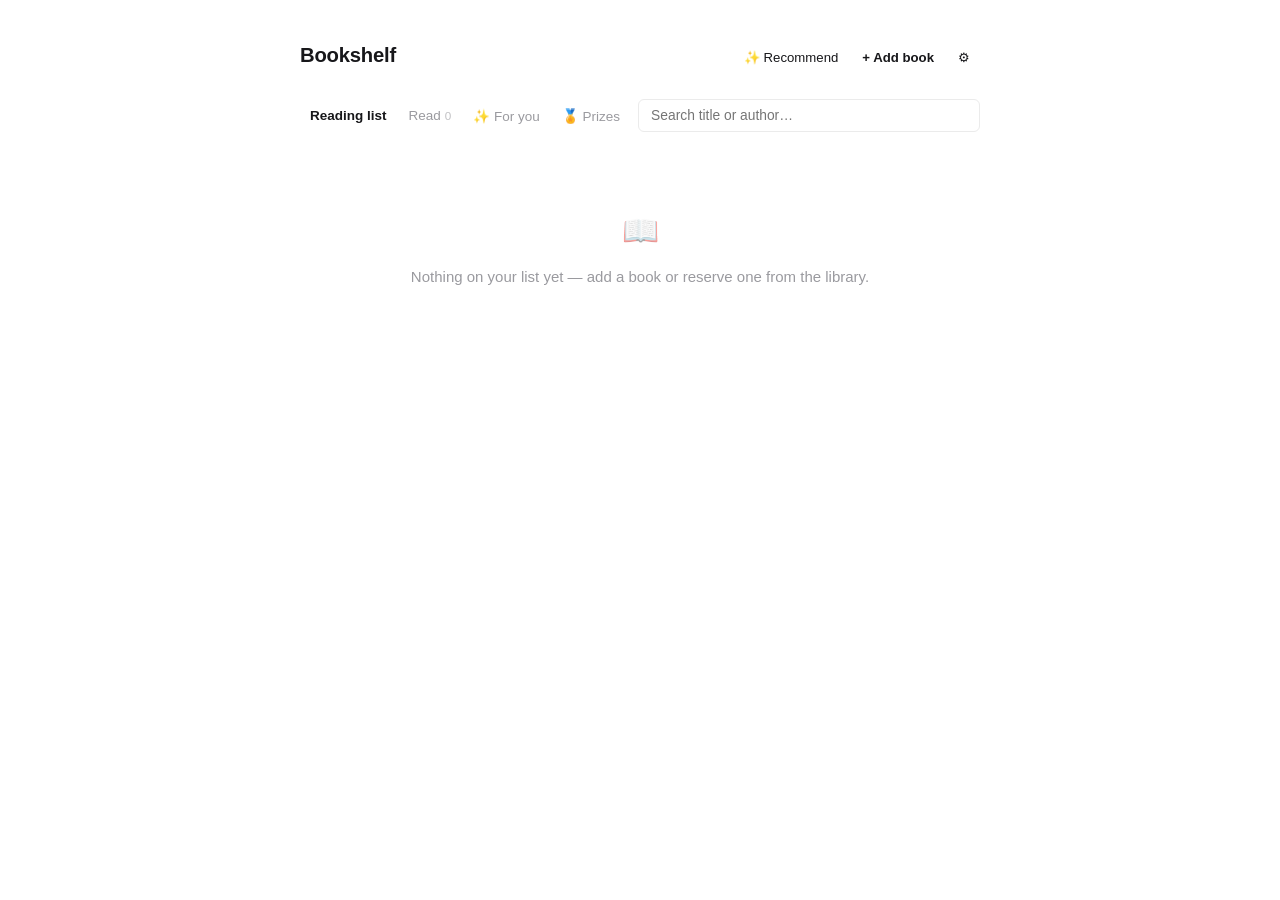
==== commit d0b10487: "Books: fast reliable recs (no web search, 20 books), minimal restyle, Prizes tab, smarter reserve - " ====
--- a/books/index.html
+++ b/books/index.html
@@ -6,18 +6,18 @@
 <title>Bookshelf</title>
 <style>
   :root {
-    --bg: #14120f;
-    --panel: #1e1b16;
-    --panel-2: #26221c;
-    --border: #353026;
-    --text: #e8e2d5;
-    --muted: #9a917f;
-    --accent: #d4a04f;
-    --accent-dim: #8a6a38;
-    --green: #7fae6a;
-    --blue: #6a94ae;
-    --red: #c06a5a;
-    --radius: 10px;
+    --bg: #ffffff;
+    --panel: #ffffff;
+    --panel-2: #fafafa;
+    --border: #ebebeb;
+    --text: #17171a;
+    --muted: #9a9a9f;
+    --accent: #17171a;
+    --accent-dim: #17171a;
+    --green: #4b7a4b;
+    --blue: #3d6b8f;
+    --red: #b3543f;
+    --radius: 6px;
     font-size: 15px;
   }
   * { box-sizing: border-box; margin: 0; padding: 0; }
@@ -25,34 +25,36 @@
     background: var(--bg);
     color: var(--text);
     font-family: -apple-system, BlinkMacSystemFont, "Segoe UI", Roboto, sans-serif;
-    line-height: 1.5;
+    line-height: 1.55;
     min-height: 100vh;
-  }
-  .wrap { max-width: 980px; margin: 0 auto; padding: 24px 20px 80px; }
+    -webkit-font-smoothing: antialiased;
+  }
+  .wrap { max-width: 720px; margin: 0 auto; padding: 40px 20px 100px; }
 
   header {
     display: flex; align-items: baseline; justify-content: space-between;
-    flex-wrap: wrap; gap: 12px; margin-bottom: 20px;
-  }
-  h1 { font-size: 1.6rem; font-weight: 600; letter-spacing: 0.02em; }
-  h1 .icon { margin-right: 8px; }
-  .header-actions { display: flex; gap: 8px; flex-wrap: wrap; }
+    flex-wrap: wrap; gap: 12px; margin-bottom: 28px;
+  }
+  h1 { font-size: 1.35rem; font-weight: 600; letter-spacing: -0.01em; }
+  h1 .icon { display: none; }
+  .header-actions { display: flex; gap: 4px; flex-wrap: wrap; }
 
   button, .btn {
-    background: var(--panel-2); color: var(--text);
-    border: 1px solid var(--border); border-radius: 8px;
-    padding: 7px 14px; font-size: 0.9rem; cursor: pointer;
-    font-family: inherit; transition: background 0.15s, border-color 0.15s;
-  }
-  button:hover, .btn:hover { background: var(--border); }
-  button.primary { background: var(--accent-dim); border-color: var(--accent-dim); color: #fff; }
-  button.primary:hover { background: var(--accent); border-color: var(--accent); color: #1a1610; }
-  button.danger:hover { background: var(--red); border-color: var(--red); color: #fff; }
+    background: none; color: var(--text);
+    border: none; border-radius: var(--radius);
+    padding: 6px 10px; font-size: 0.88rem; cursor: pointer;
+    font-family: inherit; transition: background 0.12s, opacity 0.12s;
+  }
+  button:hover, .btn:hover { background: var(--panel-2); }
+  button.primary { color: var(--text); font-weight: 600; }
+  button.primary:hover { background: var(--panel-2); }
+  button.danger { color: var(--red); }
+  button.danger:hover { background: var(--panel-2); }
   button.link {
     background: none; border: none; padding: 2px 6px;
     color: var(--muted); font-size: 0.85rem;
   }
-  button.link:hover { color: var(--text); background: none; }
+  button.link:hover { color: var(--text); background: none; text-decoration: underline; }
 
   /* Controls */
   .controls {
@@ -61,73 +63,73 @@
   }
   input[type="search"], input[type="text"], input[type="number"], input[type="date"], select, textarea {
     background: var(--panel); color: var(--text);
-    border: 1px solid var(--border); border-radius: 8px;
+    border: 1px solid var(--border); border-radius: var(--radius);
     padding: 8px 12px; font-size: 0.92rem; font-family: inherit;
   }
-  input:focus, select:focus, textarea:focus { outline: none; border-color: var(--accent-dim); }
+  input:focus, select:focus, textarea:focus { outline: none; border-color: var(--text); }
   input[type="search"] { flex: 1; min-width: 180px; }
 
-  .tabs { display: flex; gap: 4px; }
+  .tabs { display: flex; gap: 2px; flex-wrap: wrap; }
   .tab {
-    padding: 7px 14px; border-radius: 8px; cursor: pointer;
-    font-size: 0.9rem; color: var(--muted); border: 1px solid transparent;
+    padding: 5px 10px; border-radius: var(--radius); cursor: pointer;
+    font-size: 0.9rem; color: var(--muted); border: none;
     background: none;
   }
-  .tab:hover { color: var(--text); background: var(--panel); }
-  .tab.active { background: var(--panel-2); color: var(--accent); border-color: var(--border); }
-  .tab .count { font-size: 0.78rem; opacity: 0.7; margin-left: 4px; }
-
-  /* Book list */
-  .book-list { display: flex; flex-direction: column; gap: 8px; }
+  .tab:hover { color: var(--text); background: none; }
+  .tab.active { background: none; color: var(--text); font-weight: 600; }
+  .tab .count { font-size: 0.78rem; opacity: 0.6; margin-left: 4px; }
+
+  /* Book list — flat rows separated by hairlines */
+  .book-list { display: flex; flex-direction: column; }
   .year-divider {
-    margin: 18px 0 6px; font-size: 0.85rem; font-weight: 600;
-    color: var(--accent); text-transform: uppercase; letter-spacing: 0.08em;
-    display: flex; align-items: center; gap: 10px;
-  }
-  .year-divider::after { content: ""; flex: 1; height: 1px; background: var(--border); }
-  .year-divider .yr-count { color: var(--muted); font-weight: 400; text-transform: none; letter-spacing: 0; }
+    margin: 26px 0 8px; font-size: 0.75rem; font-weight: 600;
+    color: var(--muted); text-transform: uppercase; letter-spacing: 0.06em;
+    display: flex; align-items: baseline; gap: 8px;
+  }
+  .year-divider .yr-count { color: var(--muted); font-weight: 400; }
 
   .book {
-    background: var(--panel); border: 1px solid var(--border);
-    border-radius: var(--radius); padding: 12px 16px;
+    background: none; border: none; border-bottom: 1px solid var(--border);
+    border-radius: 0; padding: 12px 2px;
     display: flex; align-items: center; gap: 14px; cursor: pointer;
-    transition: border-color 0.15s;
-  }
-  .book:hover { border-color: var(--accent-dim); }
+    transition: none;
+  }
+  .book:hover { background: var(--panel-2); }
   .book-main { flex: 1; min-width: 0; }
-  .book-title { font-weight: 600; font-size: 1rem; }
-  .book-author { color: var(--muted); font-size: 0.88rem; }
-  .book-meta { display: flex; align-items: center; gap: 14px; flex-shrink: 0; }
-  .book-date { color: var(--muted); font-size: 0.82rem; white-space: nowrap; }
-  .stars { color: var(--accent); font-size: 0.9rem; letter-spacing: 1px; white-space: nowrap; }
+  .book-title { font-weight: 500; font-size: 0.98rem; }
+  .book-author { color: var(--muted); font-size: 0.85rem; }
+  .book-meta { display: flex; align-items: center; gap: 10px; flex-shrink: 0; }
+  .book-date { color: var(--muted); font-size: 0.8rem; white-space: nowrap; }
+  .stars { color: var(--text); font-size: 0.85rem; letter-spacing: 1px; white-space: nowrap; }
   .stars .empty { color: var(--border); }
   .badge {
-    font-size: 0.72rem; padding: 2px 8px; border-radius: 20px;
-    border: 1px solid var(--border); color: var(--muted); white-space: nowrap;
-  }
-  .badge.reading { color: var(--green); border-color: var(--green); }
-  .badge.want { color: var(--blue); border-color: var(--blue); }
-  .badge.reserved { color: var(--accent); border-color: var(--accent-dim); }
-  .badge.loan { color: var(--red); border-color: var(--red); }
+    font-size: 0.72rem; padding: 0; border: none;
+    color: var(--muted); white-space: nowrap; letter-spacing: 0.02em;
+  }
+  .badge.reading { color: var(--green); }
+  .badge.want { color: var(--muted); }
+  .badge.reserved { color: var(--blue); }
+  .badge.loan { color: var(--red); }
   .empty-state { text-align: center; padding: 60px 20px; color: var(--muted); }
-  .empty-state .big { font-size: 2.5rem; margin-bottom: 10px; }
+  .empty-state .big { font-size: 2rem; margin-bottom: 10px; opacity: 0.5; }
 
   /* Modal */
   .modal-overlay {
-    position: fixed; inset: 0; background: rgba(0,0,0,0.6);
+    position: fixed; inset: 0; background: rgba(20,20,22,0.28);
     display: none; align-items: flex-start; justify-content: center;
-    padding: 40px 16px; z-index: 100; overflow-y: auto;
+    padding: 48px 16px; z-index: 100; overflow-y: auto;
   }
   .modal-overlay.open { display: flex; }
   .modal {
     background: var(--panel); border: 1px solid var(--border);
-    border-radius: 14px; padding: 24px; width: 100%; max-width: 520px;
-  }
-  .modal h2 { font-size: 1.15rem; margin-bottom: 18px; }
+    border-radius: 10px; padding: 24px; width: 100%; max-width: 480px;
+    box-shadow: 0 12px 40px rgba(20,20,22,0.12);
+  }
+  .modal h2 { font-size: 1.1rem; font-weight: 600; margin-bottom: 18px; }
   .field { margin-bottom: 14px; }
   .field label {
-    display: block; font-size: 0.8rem; color: var(--muted);
-    margin-bottom: 5px; text-transform: uppercase; letter-spacing: 0.05em;
+    display: block; font-size: 0.78rem; color: var(--muted);
+    margin-bottom: 5px; letter-spacing: 0.01em;
   }
   .field input, .field select, .field textarea { width: 100%; }
   .field textarea { min-height: 80px; resize: vertical; }
@@ -137,41 +139,39 @@
   .modal-actions .right { display: flex; gap: 8px; }
 
   /* Star input */
-  .star-input { display: flex; gap: 4px; font-size: 1.5rem; cursor: pointer; }
+  .star-input { display: flex; gap: 4px; font-size: 1.4rem; cursor: pointer; }
   .star-input span { color: var(--border); transition: color 0.1s; }
-  .star-input span.lit { color: var(--accent); }
+  .star-input span.lit { color: var(--text); }
 
   /* Import zone */
   .import-note {
     font-size: 0.85rem; color: var(--muted); background: var(--panel-2);
-    border-radius: 8px; padding: 12px 14px; margin-bottom: 16px;
-  }
-  .import-note code { color: var(--accent); font-size: 0.82rem; }
+    border-radius: var(--radius); padding: 12px 14px; margin-bottom: 16px;
+  }
+  .import-note code { color: var(--text); font-size: 0.82rem; }
   .drop-zone {
-    border: 2px dashed var(--border); border-radius: var(--radius);
+    border: 1px dashed var(--border); border-radius: var(--radius);
     padding: 34px 20px; text-align: center; color: var(--muted);
     cursor: pointer; margin-bottom: 14px; transition: border-color 0.15s;
   }
-  .drop-zone:hover, .drop-zone.drag { border-color: var(--accent-dim); color: var(--text); }
+  .drop-zone:hover, .drop-zone.drag { border-color: var(--text); color: var(--text); }
 
   /* Recommendations */
   .rec-controls { display: flex; gap: 8px; margin-bottom: 8px; }
   .rec-controls input { flex: 1; }
-  .rec-meta { margin-bottom: 14px; min-height: 1em; }
-  #recList { display: grid; grid-template-columns: 1fr; gap: 10px; }
-  @media (min-width: 720px) { #recList { grid-template-columns: 1fr 1fr; } }
+  .rec-meta { margin-bottom: 14px; min-height: 1em; font-size: 0.78rem; color: var(--muted); }
+  #recList { display: flex; flex-direction: column; }
   .rec-card {
-    background: var(--panel); border: 1px solid var(--border);
-    border-radius: 10px; padding: 12px 14px;
-  }
-  .rec-card .rec-title { font-weight: 600; }
-  .rec-card .rec-author { color: var(--muted); font-size: 0.88rem; margin-bottom: 6px; }
-  .rec-card .rec-why { font-size: 0.9rem; line-height: 1.45; color: var(--text); }
-  .rec-actions { display: flex; gap: 8px; margin-top: 10px; }
+    background: none; border: none; border-bottom: 1px solid var(--border);
+    border-radius: 0; padding: 16px 2px;
+  }
+  .rec-card .rec-title { font-weight: 500; }
+  .rec-card .rec-author { color: var(--muted); font-size: 0.85rem; margin-bottom: 6px; }
+  .rec-card .rec-why { font-size: 0.9rem; line-height: 1.5; color: var(--text); }
+  .rec-actions { display: flex; gap: 10px; margin-top: 10px; align-items: center; }
   .rec-actions .added { color: var(--green); font-size: 0.85rem; align-self: center; }
-  .rec-owned { color: var(--accent); font-size: 0.85rem; align-self: center; font-weight: 600; }
+  .rec-owned { color: var(--muted); font-size: 0.85rem; align-self: center; }
   .rec-owned.shelf { color: var(--blue); }
-  .rec-meta { font-size: 0.78rem; color: var(--muted); align-self: center; }
   .rec-empty { color: var(--muted); font-size: 0.9rem; padding: 20px 0; text-align: center; }
   .hint { font-size: 0.78rem; color: var(--muted); margin-top: 5px; line-height: 1.4; }
 
@@ -179,21 +179,22 @@
   .suggest-wrap { position: relative; }
   .suggest {
     position: absolute; top: 100%; left: 0; right: 0; z-index: 20;
-    background: var(--panel-2); border: 1px solid var(--accent-dim);
-    border-radius: 8px; margin-top: 4px; max-height: 240px; overflow-y: auto;
-    display: none; box-shadow: 0 6px 20px rgba(0,0,0,0.4);
+    background: var(--panel); border: 1px solid var(--border);
+    border-radius: var(--radius); margin-top: 4px; max-height: 240px; overflow-y: auto;
+    display: none; box-shadow: 0 8px 24px rgba(20,20,22,0.1);
   }
   .suggest.open { display: block; }
   .suggest-item { padding: 8px 12px; cursor: pointer; font-size: 0.9rem; }
-  .suggest-item:hover { background: var(--border); }
+  .suggest-item:hover { background: var(--panel-2); }
   .suggest-item .s-author { color: var(--muted); font-size: 0.82rem; }
   .btn-row { display: flex; gap: 8px; }
 
   .toast {
     position: fixed; bottom: 24px; left: 50%; transform: translateX(-50%);
-    background: var(--panel-2); border: 1px solid var(--accent-dim);
-    border-radius: 10px; padding: 10px 20px; font-size: 0.9rem;
+    background: var(--text); border: none; color: var(--bg);
+    border-radius: var(--radius); padding: 10px 20px; font-size: 0.88rem;
     opacity: 0; pointer-events: none; transition: opacity 0.25s; z-index: 200;
+    box-shadow: 0 8px 24px rgba(20,20,22,0.18);
   }
   .toast.show { opacity: 1; }
 
@@ -230,6 +231,13 @@
     </div>
     <div class="rec-meta" id="recMeta"></div>
     <div id="recList"></div>
+  </div>
+
+  <!-- Prize lists & Volume picks page -->
+  <div id="listsPage" style="display:none">
+    <div style="margin-bottom:12px"><button class="primary" id="listsBtn" onclick="generateLists()">↻ Refresh lists</button></div>
+    <div class="rec-meta" id="listsMeta"></div>
+    <div id="listsList"></div>
   </div>
 </div>
 
@@ -449,21 +457,26 @@
   const used = new Set();
   const push = (it) => { items.push(it); if (it.book) used.add(it.book.id); };
   const match = title => books.find(b => normTitle(b.title) === normTitle(title));
+  // find an existing row for this library item — by matched shelf book, or (for
+  // library-only titles) by normalised title, so a loan + reserve of the same
+  // untracked book collapse into one row instead of two
+  const findRow = (b, title) => items.find(x =>
+    (b && x.book && x.book.id === b.id) || (!x.book && normTitle(x.title) === normTitle(title)));
 
   for (const b of books) if (b.status === 'reading') push({ book: b, kinds: ['reading'] });
 
   if (libraryData) {
     for (const l of libraryData.loans) {
       const b = match(l.title);
-      const cur = b && items.find(x => x.book && x.book.id === b.id);
-      if (cur) { cur.kinds.push('loan'); cur.due = l.due; cur.svl = l.svl; }
-      else push({ book: b || null, title: l.title, kinds: ['loan'], due: l.due, svl: l.svl });
+      const cur = findRow(b, l.title);
+      if (cur) { cur.kinds.push('loan'); cur.due = l.due; cur.svl = cur.svl || l.svl; cur.loanSvl = l.svl; }
+      else push({ book: b || null, title: l.title, kinds: ['loan'], due: l.due, svl: l.svl, loanSvl: l.svl });
     }
     for (const r of libraryData.reserves) {
       const b = match(r.title);
-      const cur = b && items.find(x => x.book && x.book.id === b.id);
-      if (cur) { cur.kinds.push('reserved'); cur.svl = r.svl; }
-      else push({ book: b || null, title: r.title, kinds: ['reserved'], svl: r.svl });
+      const cur = findRow(b, r.title);
+      if (cur) { cur.kinds.push('reserved'); cur.resSvl = r.svl; }
+      else push({ book: b || null, title: r.title, kinds: ['reserved'], svl: r.svl, resSvl: r.svl });
     }
   } else {
     for (const b of books) {
@@ -508,10 +521,14 @@
 function render() {
   renderTabs();
   const isRecs = currentTab === 'recs';
-  document.getElementById('list').style.display = isRecs ? 'none' : '';
-  document.getElementById('search').style.display = isRecs ? 'none' : '';
+  const isLists = currentTab === 'lists';
+  const isBrowse = isRecs || isLists;
+  document.getElementById('list').style.display = isBrowse ? 'none' : '';
+  document.getElementById('search').style.display = isBrowse ? 'none' : '';
   document.getElementById('recsPage').style.display = isRecs ? '' : 'none';
+  document.getElementById('listsPage').style.display = isLists ? '' : 'none';
   if (isRecs) renderRecs();
+  else if (isLists) renderLists();
   else renderList();
 }
 
@@ -521,7 +538,8 @@
     const n = books.filter(b => b.status === s.key).length;
     return `<button class="tab ${currentTab === s.key ? 'active' : ''}" onclick="setTab('${s.key}')">${s.label}<span class="count">${n}</span></button>`;
   }).join('') +
-    `<button class="tab ${currentTab === 'recs' ? 'active' : ''}" onclick="setTab('recs')">✨ For you</button>`;
+    `<button class="tab ${currentTab === 'recs' ? 'active' : ''}" onclick="setTab('recs')">✨ For you</button>` +
+    `<button class="tab ${currentTab === 'lists' ? 'active' : ''}" onclick="setTab('lists')">🏅 Prizes</button>`;
 }
 
 function setTab(key) { currentTab = key; render(); }
@@ -595,11 +613,13 @@
       if (it.kinds.includes('loan')) meta.push(`<span class="badge loan">📚 due ${it.due ? esc(shortDue(it.due)) : '—'}</span>`);
       if (it.kinds.includes('reserved')) meta.push('<span class="badge reserved">🏛 reserved</span>');
       // inline library actions (don't trigger the row's open-editor click)
+      const loanSvl = it.loanSvl || (it.kinds.includes('loan') ? it.svl : null);
+      const resSvl = it.resSvl || (it.kinds.includes('reserved') ? it.svl : null);
       let actions = '';
-      if (libraryEnabled && it.svl && it.kinds.includes('loan'))
-        actions += `<button class="link" onclick="event.stopPropagation();doRenew('${it.svl}','${title.replace(/'/g, "\\'")}',this)">Renew</button>`;
-      if (libraryEnabled && it.svl && it.kinds.includes('reserved'))
-        actions += `<button class="link" onclick="event.stopPropagation();doCancel('${it.svl}','${title.replace(/'/g, "\\'")}',this)">Cancel</button>`;
+      if (libraryEnabled && loanSvl)
+        actions += `<button class="link" onclick="event.stopPropagation();doRenew('${loanSvl}','${title.replace(/'/g, "\\'")}',this)">Renew</button>`;
+      if (libraryEnabled && resSvl)
+        actions += `<button class="link" onclick="event.stopPropagation();doCancel('${resSvl}','${title.replace(/'/g, "\\'")}',this)">Cancel</button>`;
       const click = b ? `onclick="openEditor('${b.id}')"` : `onclick="window.open(wclUrl('${title.replace(/'/g, "\\'")}',''),'_blank')"`;
       return `<div class="book" ${click}>
         <div class="book-main">
@@ -1084,11 +1104,9 @@
   if (dismissed.length) p += `\nPreviously recommended and I said no thanks (do NOT recommend these, and treat them as a signal about my taste):\n${dismissed.map(k => `- ${k.replace('|', ' — ')}`).join('\n')}\n`;
   if (steer) p += `\nRight now I'm specifically in the mood for: ${steer}\n`;
   p += `
-Today's date is ${new Date().toISOString().slice(0, 10)}. Use web search to check for well-reviewed recent releases (this year and last) that fit my taste — your training data won't include them — and include one or two genuinely fitting recent books alongside the rest. If an author I love has a new book out that I haven't read, that's a strong candidate.
-
-Lean contemporary: favour novels from roughly the last decade unless an older book is a truly perfect fit. Use volume.nz (Volume, an independent bookshop in Nelson, New Zealand) as a key source — search it (e.g. "site:volume.nz") for the contemporary fiction they feature, review, and champion, and give weight to books they carry.
-
-Recommend exactly 10 books I have not read. Aim for a mix: mostly safe bets close to my proven taste, plus two or three adventurous stretches that push me somewhere new but justified by my history. For each, write one or two sentences on why it fits me specifically — reference my actual reading history, not generic praise.`;
+Lean contemporary — favour literary fiction from roughly the last decade unless an older book is a truly perfect fit. Volume (the independent bookshop in Nelson, NZ) is a taste touchstone: the kind of contemporary literary fiction they champion is a good guide.
+
+Recommend exactly 20 books I have not read, ordered best-fit first. Aim for a mix: mostly safe bets close to my proven taste, plus several adventurous stretches that push me somewhere new but justified by my history. For each, write one sentence on why it fits me specifically — reference my actual reading history, not generic praise.`;
   return p;
 }
 
@@ -1121,11 +1139,10 @@
         model: 'claude-opus-4-8',
         max_tokens: 16000,
         stream: true,
-        thinking: { type: 'adaptive' },
-        // medium effort + 3 searches keeps recency but roughly halves the
-        // 2-4 min a high-effort, 5-search run takes
-        output_config: { effort: 'medium', format: { type: 'json_schema', schema: REC_SCHEMA } },
-        tools: [{ type: 'web_search_20260209', name: 'web_search', max_uses: 3 }],
+        // No web search: it added 2-4 min and frequent overloads. The model
+        // recommends from its own knowledge (books through its training) — fast
+        // and reliable. Current prize lists live on the Prizes tab instead.
+        output_config: { effort: 'low', format: { type: 'json_schema', schema: REC_SCHEMA } },
         messages: [{ role: 'user', content: buildRecPrompt(steer) }],
       }),
     });
@@ -1196,6 +1213,145 @@
   }
 }
 
+// ---------- prize lists & Volume picks ----------
+const LISTS_KEY = 'mark-books-lists-v1';
+let lists = null;  // { generatedAt, groups: [{ name, note, books:[{title,author}] }] }
+try { lists = JSON.parse(localStorage.getItem(LISTS_KEY)); } catch {}
+
+const LISTS_SCHEMA = {
+  type: 'object',
+  properties: {
+    groups: {
+      type: 'array',
+      items: {
+        type: 'object',
+        properties: {
+          name: { type: 'string', description: 'The list name, e.g. "Booker Prize 2026 shortlist"' },
+          books: {
+            type: 'array',
+            items: {
+              type: 'object',
+              properties: { title: { type: 'string' }, author: { type: 'string' } },
+              required: ['title', 'author'], additionalProperties: false,
+            },
+          },
+        },
+        required: ['name', 'books'], additionalProperties: false,
+      },
+    },
+  },
+  required: ['groups'], additionalProperties: false,
+};
+
+function buildListsPrompt() {
+  const year = new Date().getFullYear();
+  return `Today is ${new Date().toISOString().slice(0, 10)}. Use web search to compile the current major literary-fiction lists. Search for each and return the exact titles and authors. Include these groups:
+
+1. The Booker Prize ${year} longlist (if announced; else the most recent).
+2. The Booker Prize ${year} shortlist (if announced yet).
+3. Books currently featured / recommended by Volume, the independent bookshop in Nelson NZ — search volume.nz and their recent reviews/newsletters for the fiction they're championing right now.
+4. The Women's Prize for Fiction ${year} shortlist (or most recent).
+5. One or two other significant current book-prize lists you can verify (e.g. National Book Award fiction, International Booker, Goncourt) — only include lists you can confirm by search.
+
+Keep it to the 3-4 lists you can verify fastest; don't exhaustively search. For each group give its proper name (with year) and the books. Only include books you actually found — do not invent titles. Skip a group you can't verify.`;
+}
+
+async function generateLists() {
+  const key = localStorage.getItem(APIKEY_KEY) || cfgKey;
+  if (!key) { openSettings(); toast('Add your Anthropic API key first'); return; }
+  const btn = document.getElementById('listsBtn');
+  btn.disabled = true; btn.textContent = 'Fetching…';
+  const sleep = ms => new Promise(r => setTimeout(r, ms));
+  const MAX = 4;
+  try {
+    for (let attempt = 1; ; attempt++) {
+      const res = await fetch('https://api.anthropic.com/v1/messages', {
+        method: 'POST',
+        headers: { 'content-type': 'application/json', 'x-api-key': key, 'anthropic-version': '2023-06-01', 'anthropic-dangerous-direct-browser-access': 'true' },
+        body: JSON.stringify({
+          model: 'claude-opus-4-8', max_tokens: 16000, stream: true,
+          thinking: { type: 'adaptive' },
+          output_config: { effort: 'low', format: { type: 'json_schema', schema: LISTS_SCHEMA } },
+          tools: [{ type: 'web_search_20260209', name: 'web_search', max_uses: 4 }],
+          messages: [{ role: 'user', content: buildListsPrompt() }],
+        }),
+      });
+      if (!res.ok) {
+        const err = await res.json().catch(() => null);
+        if ((res.status === 429 || res.status === 529) && attempt < MAX) {
+          const wait = Math.round(parseFloat(res.headers.get('retry-after')) || attempt * 5);
+          btn.textContent = `Busy — retry ${attempt}/${MAX - 1} in ${wait}s…`;
+          await sleep(wait * 1000); continue;
+        }
+        throw new Error(err?.error?.message || `HTTP ${res.status}`);
+      }
+      const blocks = []; let stopReason = null, searches = 0;
+      const reader = res.body.getReader(); const dec = new TextDecoder(); let buf = '';
+      while (true) {
+        const { done, value } = await reader.read(); if (done) break;
+        buf += dec.decode(value, { stream: true }); let nl;
+        while ((nl = buf.indexOf('\n')) !== -1) {
+          const line = buf.slice(0, nl).trim(); buf = buf.slice(nl + 1);
+          if (!line.startsWith('data:')) continue;
+          let ev; try { ev = JSON.parse(line.slice(5)); } catch { continue; }
+          if (ev.type === 'content_block_start') {
+            blocks[ev.index] = { type: ev.content_block.type, text: '' };
+            if (ev.content_block.type === 'server_tool_use') { searches++; btn.textContent = `Searching (${searches})…`; }
+            else if (ev.content_block.type === 'text') btn.textContent = 'Writing…';
+          } else if (ev.type === 'content_block_delta' && ev.delta.type === 'text_delta') blocks[ev.index].text += ev.delta.text;
+          else if (ev.type === 'message_delta' && ev.delta?.stop_reason) stopReason = ev.delta.stop_reason;
+          else if (ev.type === 'error') throw new Error(ev.error?.message || 'stream error');
+        }
+      }
+      if (stopReason === 'refusal') throw new Error('the request was declined');
+      let lastTool = -1; blocks.forEach((b, i) => { if (b && b.type !== 'text' && b.type !== 'thinking') lastTool = i; });
+      const text = blocks.slice(lastTool + 1).filter(b => b && b.type === 'text').map(b => b.text).join('');
+      if (!text) throw new Error('empty response');
+      lists = { generatedAt: new Date().toISOString(), groups: JSON.parse(text).groups };
+      localStorage.setItem(LISTS_KEY, JSON.stringify(lists));
+      renderLists(); backupToProxy();
+      break;
+    }
+  } catch (e) {
+    const msg = /overloaded/i.test(e.message) ? 'Anthropic is overloaded — try again in a minute' : e.message;
+    toast('Lists failed: ' + msg);
+  } finally { btn.disabled = false; btn.textContent = '↻ Refresh lists'; }
+}
+
+function renderLists() {
+  const meta = document.getElementById('listsMeta');
+  const el = document.getElementById('listsList');
+  meta.textContent = lists ? `Updated ${fmtDate(lists.generatedAt.slice(0, 10))}` : '';
+  if (!lists || !lists.groups?.length) {
+    el.innerHTML = `<div class="rec-empty">Prize longlists, shortlists, and Volume's picks — tap Refresh to pull the current lists from the web.</div>`;
+    return;
+  }
+  el.innerHTML = lists.groups.map(g => {
+    const rows = g.books.map(bk => {
+      const owned = findOnShelf(bk);
+      let action;
+      if (owned) action = shelfBadge(owned);
+      else action = `<button class="link" onclick="addRecToShelf2('${esc(bk.title).replace(/'/g, "\\'")}','${esc(bk.author).replace(/'/g, "\\'")}',this)">+ Want</button>
+        <button class="link" onclick="reserveBook('${esc(bk.title).replace(/'/g, "\\'")}','${esc(bk.author).replace(/'/g, "\\'")}',this)">🏛 ${libraryEnabled ? 'Reserve' : 'Library'}</button>`;
+      return `<div class="book" style="cursor:default">
+        <div class="book-main"><div class="book-title">${esc(bk.title)}</div><div class="book-author">${esc(bk.author)}</div></div>
+        <div class="book-meta">${action}</div>
+      </div>`;
+    }).join('');
+    return `<div class="year-divider">${esc(g.name)} <span class="yr-count">${g.books.length}</span></div>${rows}`;
+  }).join('');
+}
+
+// Add a title/author to the Want-to-read shelf (from a prize list)
+function addRecToShelf2(title, author, btn) {
+  if (books.some(b => bookKey(b) === bookKey({ title, author }))) { toast('Already on your shelf'); return; }
+  books.push({ id: uid(), title, author, status: 'want', rating: 0, dateRead: null,
+    addedAt: new Date().toISOString().slice(0, 10), notes: '' });
+  save(); render();
+  if (btn) { btn.textContent = '✓ Added'; btn.disabled = true; }
+  toast(`Added "${title}"`);
+}
+
 // Loose title match so "The Martian: A Novel" still matches "The Martian"
 function normTitle(t) {
   return (t || '').toLowerCase().split(':')[0].replace(/[^a-z0-9 ]/g, '').replace(/\s+/g, ' ').trim();
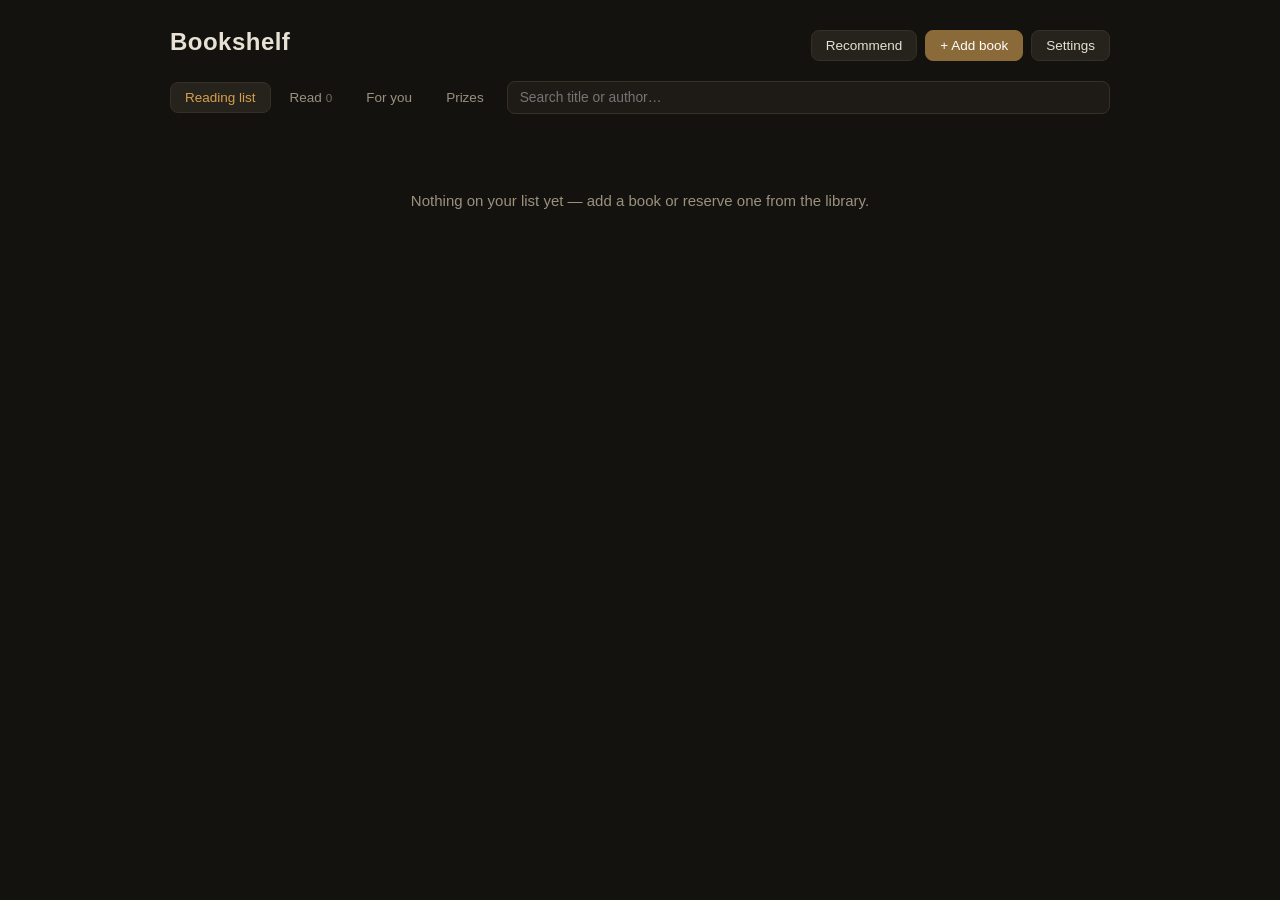
==== commit 1a4b5db7: "Books: revert to dark theme, remove decorative emoji icons Co-Authored-By: Claude Fable 5 <noreply@a" ====
--- a/books/index.html
+++ b/books/index.html
@@ -6,18 +6,18 @@
 <title>Bookshelf</title>
 <style>
   :root {
-    --bg: #ffffff;
-    --panel: #ffffff;
-    --panel-2: #fafafa;
-    --border: #ebebeb;
-    --text: #17171a;
-    --muted: #9a9a9f;
-    --accent: #17171a;
-    --accent-dim: #17171a;
-    --green: #4b7a4b;
-    --blue: #3d6b8f;
-    --red: #b3543f;
-    --radius: 6px;
+    --bg: #14120f;
+    --panel: #1e1b16;
+    --panel-2: #26221c;
+    --border: #353026;
+    --text: #e8e2d5;
+    --muted: #9a917f;
+    --accent: #d4a04f;
+    --accent-dim: #8a6a38;
+    --green: #7fae6a;
+    --blue: #6a94ae;
+    --red: #c06a5a;
+    --radius: 10px;
     font-size: 15px;
   }
   * { box-sizing: border-box; margin: 0; padding: 0; }
@@ -25,36 +25,34 @@
     background: var(--bg);
     color: var(--text);
     font-family: -apple-system, BlinkMacSystemFont, "Segoe UI", Roboto, sans-serif;
-    line-height: 1.55;
+    line-height: 1.5;
     min-height: 100vh;
-    -webkit-font-smoothing: antialiased;
-  }
-  .wrap { max-width: 720px; margin: 0 auto; padding: 40px 20px 100px; }
+  }
+  .wrap { max-width: 980px; margin: 0 auto; padding: 24px 20px 80px; }
 
   header {
     display: flex; align-items: baseline; justify-content: space-between;
-    flex-wrap: wrap; gap: 12px; margin-bottom: 28px;
-  }
-  h1 { font-size: 1.35rem; font-weight: 600; letter-spacing: -0.01em; }
-  h1 .icon { display: none; }
-  .header-actions { display: flex; gap: 4px; flex-wrap: wrap; }
+    flex-wrap: wrap; gap: 12px; margin-bottom: 20px;
+  }
+  h1 { font-size: 1.6rem; font-weight: 600; letter-spacing: 0.02em; }
+  h1 .icon { margin-right: 8px; }
+  .header-actions { display: flex; gap: 8px; flex-wrap: wrap; }
 
   button, .btn {
-    background: none; color: var(--text);
-    border: none; border-radius: var(--radius);
-    padding: 6px 10px; font-size: 0.88rem; cursor: pointer;
-    font-family: inherit; transition: background 0.12s, opacity 0.12s;
-  }
-  button:hover, .btn:hover { background: var(--panel-2); }
-  button.primary { color: var(--text); font-weight: 600; }
-  button.primary:hover { background: var(--panel-2); }
-  button.danger { color: var(--red); }
-  button.danger:hover { background: var(--panel-2); }
+    background: var(--panel-2); color: var(--text);
+    border: 1px solid var(--border); border-radius: 8px;
+    padding: 7px 14px; font-size: 0.9rem; cursor: pointer;
+    font-family: inherit; transition: background 0.15s, border-color 0.15s;
+  }
+  button:hover, .btn:hover { background: var(--border); }
+  button.primary { background: var(--accent-dim); border-color: var(--accent-dim); color: #fff; }
+  button.primary:hover { background: var(--accent); border-color: var(--accent); color: #1a1610; }
+  button.danger:hover { background: var(--red); border-color: var(--red); color: #fff; }
   button.link {
     background: none; border: none; padding: 2px 6px;
     color: var(--muted); font-size: 0.85rem;
   }
-  button.link:hover { color: var(--text); background: none; text-decoration: underline; }
+  button.link:hover { color: var(--text); background: none; }
 
   /* Controls */
   .controls {
@@ -63,73 +61,73 @@
   }
   input[type="search"], input[type="text"], input[type="number"], input[type="date"], select, textarea {
     background: var(--panel); color: var(--text);
-    border: 1px solid var(--border); border-radius: var(--radius);
+    border: 1px solid var(--border); border-radius: 8px;
     padding: 8px 12px; font-size: 0.92rem; font-family: inherit;
   }
-  input:focus, select:focus, textarea:focus { outline: none; border-color: var(--text); }
+  input:focus, select:focus, textarea:focus { outline: none; border-color: var(--accent-dim); }
   input[type="search"] { flex: 1; min-width: 180px; }
 
-  .tabs { display: flex; gap: 2px; flex-wrap: wrap; }
+  .tabs { display: flex; gap: 4px; }
   .tab {
-    padding: 5px 10px; border-radius: var(--radius); cursor: pointer;
-    font-size: 0.9rem; color: var(--muted); border: none;
+    padding: 7px 14px; border-radius: 8px; cursor: pointer;
+    font-size: 0.9rem; color: var(--muted); border: 1px solid transparent;
     background: none;
   }
-  .tab:hover { color: var(--text); background: none; }
-  .tab.active { background: none; color: var(--text); font-weight: 600; }
-  .tab .count { font-size: 0.78rem; opacity: 0.6; margin-left: 4px; }
-
-  /* Book list — flat rows separated by hairlines */
-  .book-list { display: flex; flex-direction: column; }
+  .tab:hover { color: var(--text); background: var(--panel); }
+  .tab.active { background: var(--panel-2); color: var(--accent); border-color: var(--border); }
+  .tab .count { font-size: 0.78rem; opacity: 0.7; margin-left: 4px; }
+
+  /* Book list */
+  .book-list { display: flex; flex-direction: column; gap: 8px; }
   .year-divider {
-    margin: 26px 0 8px; font-size: 0.75rem; font-weight: 600;
-    color: var(--muted); text-transform: uppercase; letter-spacing: 0.06em;
-    display: flex; align-items: baseline; gap: 8px;
-  }
-  .year-divider .yr-count { color: var(--muted); font-weight: 400; }
+    margin: 18px 0 6px; font-size: 0.85rem; font-weight: 600;
+    color: var(--accent); text-transform: uppercase; letter-spacing: 0.08em;
+    display: flex; align-items: center; gap: 10px;
+  }
+  .year-divider::after { content: ""; flex: 1; height: 1px; background: var(--border); }
+  .year-divider .yr-count { color: var(--muted); font-weight: 400; text-transform: none; letter-spacing: 0; }
 
   .book {
-    background: none; border: none; border-bottom: 1px solid var(--border);
-    border-radius: 0; padding: 12px 2px;
+    background: var(--panel); border: 1px solid var(--border);
+    border-radius: var(--radius); padding: 12px 16px;
     display: flex; align-items: center; gap: 14px; cursor: pointer;
-    transition: none;
-  }
-  .book:hover { background: var(--panel-2); }
+    transition: border-color 0.15s;
+  }
+  .book:hover { border-color: var(--accent-dim); }
   .book-main { flex: 1; min-width: 0; }
-  .book-title { font-weight: 500; font-size: 0.98rem; }
-  .book-author { color: var(--muted); font-size: 0.85rem; }
-  .book-meta { display: flex; align-items: center; gap: 10px; flex-shrink: 0; }
-  .book-date { color: var(--muted); font-size: 0.8rem; white-space: nowrap; }
-  .stars { color: var(--text); font-size: 0.85rem; letter-spacing: 1px; white-space: nowrap; }
+  .book-title { font-weight: 600; font-size: 1rem; }
+  .book-author { color: var(--muted); font-size: 0.88rem; }
+  .book-meta { display: flex; align-items: center; gap: 14px; flex-shrink: 0; }
+  .book-date { color: var(--muted); font-size: 0.82rem; white-space: nowrap; }
+  .stars { color: var(--accent); font-size: 0.9rem; letter-spacing: 1px; white-space: nowrap; }
   .stars .empty { color: var(--border); }
   .badge {
-    font-size: 0.72rem; padding: 0; border: none;
-    color: var(--muted); white-space: nowrap; letter-spacing: 0.02em;
-  }
-  .badge.reading { color: var(--green); }
-  .badge.want { color: var(--muted); }
-  .badge.reserved { color: var(--blue); }
-  .badge.loan { color: var(--red); }
+    font-size: 0.72rem; padding: 2px 8px; border-radius: 20px;
+    border: 1px solid var(--border); color: var(--muted); white-space: nowrap;
+  }
+  .badge.reading { color: var(--green); border-color: var(--green); }
+  .badge.want { color: var(--blue); border-color: var(--blue); }
+  .badge.reserved { color: var(--accent); border-color: var(--accent-dim); }
+  .badge.loan { color: var(--red); border-color: var(--red); }
   .empty-state { text-align: center; padding: 60px 20px; color: var(--muted); }
-  .empty-state .big { font-size: 2rem; margin-bottom: 10px; opacity: 0.5; }
+  .empty-state .big { font-size: 2.5rem; margin-bottom: 10px; }
 
   /* Modal */
   .modal-overlay {
-    position: fixed; inset: 0; background: rgba(20,20,22,0.28);
+    position: fixed; inset: 0; background: rgba(0,0,0,0.6);
     display: none; align-items: flex-start; justify-content: center;
-    padding: 48px 16px; z-index: 100; overflow-y: auto;
+    padding: 40px 16px; z-index: 100; overflow-y: auto;
   }
   .modal-overlay.open { display: flex; }
   .modal {
     background: var(--panel); border: 1px solid var(--border);
-    border-radius: 10px; padding: 24px; width: 100%; max-width: 480px;
-    box-shadow: 0 12px 40px rgba(20,20,22,0.12);
-  }
-  .modal h2 { font-size: 1.1rem; font-weight: 600; margin-bottom: 18px; }
+    border-radius: 14px; padding: 24px; width: 100%; max-width: 520px;
+  }
+  .modal h2 { font-size: 1.15rem; margin-bottom: 18px; }
   .field { margin-bottom: 14px; }
   .field label {
-    display: block; font-size: 0.78rem; color: var(--muted);
-    margin-bottom: 5px; letter-spacing: 0.01em;
+    display: block; font-size: 0.8rem; color: var(--muted);
+    margin-bottom: 5px; text-transform: uppercase; letter-spacing: 0.05em;
   }
   .field input, .field select, .field textarea { width: 100%; }
   .field textarea { min-height: 80px; resize: vertical; }
@@ -139,39 +137,41 @@
   .modal-actions .right { display: flex; gap: 8px; }
 
   /* Star input */
-  .star-input { display: flex; gap: 4px; font-size: 1.4rem; cursor: pointer; }
+  .star-input { display: flex; gap: 4px; font-size: 1.5rem; cursor: pointer; }
   .star-input span { color: var(--border); transition: color 0.1s; }
-  .star-input span.lit { color: var(--text); }
+  .star-input span.lit { color: var(--accent); }
 
   /* Import zone */
   .import-note {
     font-size: 0.85rem; color: var(--muted); background: var(--panel-2);
-    border-radius: var(--radius); padding: 12px 14px; margin-bottom: 16px;
-  }
-  .import-note code { color: var(--text); font-size: 0.82rem; }
+    border-radius: 8px; padding: 12px 14px; margin-bottom: 16px;
+  }
+  .import-note code { color: var(--accent); font-size: 0.82rem; }
   .drop-zone {
-    border: 1px dashed var(--border); border-radius: var(--radius);
+    border: 2px dashed var(--border); border-radius: var(--radius);
     padding: 34px 20px; text-align: center; color: var(--muted);
     cursor: pointer; margin-bottom: 14px; transition: border-color 0.15s;
   }
-  .drop-zone:hover, .drop-zone.drag { border-color: var(--text); color: var(--text); }
+  .drop-zone:hover, .drop-zone.drag { border-color: var(--accent-dim); color: var(--text); }
 
   /* Recommendations */
   .rec-controls { display: flex; gap: 8px; margin-bottom: 8px; }
   .rec-controls input { flex: 1; }
-  .rec-meta { margin-bottom: 14px; min-height: 1em; font-size: 0.78rem; color: var(--muted); }
-  #recList { display: flex; flex-direction: column; }
+  .rec-meta { margin-bottom: 14px; min-height: 1em; }
+  #recList { display: grid; grid-template-columns: 1fr; gap: 10px; }
+  @media (min-width: 720px) { #recList { grid-template-columns: 1fr 1fr; } }
   .rec-card {
-    background: none; border: none; border-bottom: 1px solid var(--border);
-    border-radius: 0; padding: 16px 2px;
-  }
-  .rec-card .rec-title { font-weight: 500; }
-  .rec-card .rec-author { color: var(--muted); font-size: 0.85rem; margin-bottom: 6px; }
-  .rec-card .rec-why { font-size: 0.9rem; line-height: 1.5; color: var(--text); }
-  .rec-actions { display: flex; gap: 10px; margin-top: 10px; align-items: center; }
+    background: var(--panel); border: 1px solid var(--border);
+    border-radius: 10px; padding: 12px 14px;
+  }
+  .rec-card .rec-title { font-weight: 600; }
+  .rec-card .rec-author { color: var(--muted); font-size: 0.88rem; margin-bottom: 6px; }
+  .rec-card .rec-why { font-size: 0.9rem; line-height: 1.45; color: var(--text); }
+  .rec-actions { display: flex; gap: 8px; margin-top: 10px; }
   .rec-actions .added { color: var(--green); font-size: 0.85rem; align-self: center; }
-  .rec-owned { color: var(--muted); font-size: 0.85rem; align-self: center; }
+  .rec-owned { color: var(--accent); font-size: 0.85rem; align-self: center; font-weight: 600; }
   .rec-owned.shelf { color: var(--blue); }
+  .rec-meta { font-size: 0.78rem; color: var(--muted); align-self: center; }
   .rec-empty { color: var(--muted); font-size: 0.9rem; padding: 20px 0; text-align: center; }
   .hint { font-size: 0.78rem; color: var(--muted); margin-top: 5px; line-height: 1.4; }
 
@@ -179,22 +179,21 @@
   .suggest-wrap { position: relative; }
   .suggest {
     position: absolute; top: 100%; left: 0; right: 0; z-index: 20;
-    background: var(--panel); border: 1px solid var(--border);
-    border-radius: var(--radius); margin-top: 4px; max-height: 240px; overflow-y: auto;
-    display: none; box-shadow: 0 8px 24px rgba(20,20,22,0.1);
+    background: var(--panel-2); border: 1px solid var(--accent-dim);
+    border-radius: 8px; margin-top: 4px; max-height: 240px; overflow-y: auto;
+    display: none; box-shadow: 0 6px 20px rgba(0,0,0,0.4);
   }
   .suggest.open { display: block; }
   .suggest-item { padding: 8px 12px; cursor: pointer; font-size: 0.9rem; }
-  .suggest-item:hover { background: var(--panel-2); }
+  .suggest-item:hover { background: var(--border); }
   .suggest-item .s-author { color: var(--muted); font-size: 0.82rem; }
   .btn-row { display: flex; gap: 8px; }
 
   .toast {
     position: fixed; bottom: 24px; left: 50%; transform: translateX(-50%);
-    background: var(--text); border: none; color: var(--bg);
-    border-radius: var(--radius); padding: 10px 20px; font-size: 0.88rem;
+    background: var(--panel-2); border: 1px solid var(--accent-dim);
+    border-radius: 10px; padding: 10px 20px; font-size: 0.9rem;
     opacity: 0; pointer-events: none; transition: opacity 0.25s; z-index: 200;
-    box-shadow: 0 8px 24px rgba(20,20,22,0.18);
   }
   .toast.show { opacity: 1; }
 
@@ -207,11 +206,11 @@
 <body>
 <div class="wrap">
   <header>
-    <h1><span class="icon">📚</span>Bookshelf</h1>
+    <h1>Bookshelf</h1>
     <div class="header-actions">
-      <button onclick="openRecs()">✨ Recommend</button>
+      <button onclick="openRecs()">Recommend</button>
       <button class="primary" onclick="openEditor()">+ Add book</button>
-      <button onclick="openSettings()" title="Settings">⚙</button>
+      <button onclick="openSettings()" title="Settings">Settings</button>
     </div>
   </header>
 
@@ -287,8 +286,8 @@
     <div class="modal-actions">
       <div class="btn-row">
         <button class="danger" id="deleteBtn" onclick="deleteBook()" style="display:none">Delete</button>
-        <button id="similarBtn" onclick="findSimilar()" style="display:none">✨ Similar</button>
-        <button id="libraryBtn" onclick="reserveAtLibrary()" style="display:none">🏛 Library</button>
+        <button id="similarBtn" onclick="findSimilar()" style="display:none">Similar</button>
+        <button id="libraryBtn" onclick="reserveAtLibrary()" style="display:none">Library</button>
       </div>
       <div class="right">
         <button onclick="closeEditor()">Cancel</button>
@@ -501,7 +500,7 @@
   btn.disabled = true; btn.textContent = 'Renewing…';
   try {
     const d = await (await fetch(PROXY + '/renew', { method: 'POST', headers: { 'Content-Type': 'application/json' }, body: JSON.stringify({ svl }) })).json();
-    toast(d.ok ? `📚 ${title}: renewed` : `📚 ${d.message}`);
+    toast(d.ok ? `${title}: renewed` : `${d.message}`);
     if (d.ok) await refreshLibrary(true);
   } catch { toast('Renew failed'); }
   finally { btn.disabled = false; btn.textContent = 'Renew'; }
@@ -512,7 +511,7 @@
   btn.disabled = true; btn.textContent = 'Cancelling…';
   try {
     const d = await (await fetch(PROXY + '/cancel', { method: 'POST', headers: { 'Content-Type': 'application/json' }, body: JSON.stringify({ svl }) })).json();
-    toast(d.ok ? `🏛 ${title}: reservation cancelled` : `🏛 ${d.message}`);
+    toast(d.ok ? `${title}: reservation cancelled` : `${d.message}`);
     if (d.ok) await refreshLibrary(true);
   } catch { toast('Cancel failed'); }
   finally { btn.disabled = false; btn.textContent = 'Cancel'; }
@@ -538,8 +537,8 @@
     const n = books.filter(b => b.status === s.key).length;
     return `<button class="tab ${currentTab === s.key ? 'active' : ''}" onclick="setTab('${s.key}')">${s.label}<span class="count">${n}</span></button>`;
   }).join('') +
-    `<button class="tab ${currentTab === 'recs' ? 'active' : ''}" onclick="setTab('recs')">✨ For you</button>` +
-    `<button class="tab ${currentTab === 'lists' ? 'active' : ''}" onclick="setTab('lists')">🏅 Prizes</button>`;
+    `<button class="tab ${currentTab === 'recs' ? 'active' : ''}" onclick="setTab('recs')">For you</button>` +
+    `<button class="tab ${currentTab === 'lists' ? 'active' : ''}" onclick="setTab('lists')">Prizes</button>`;
 }
 
 function setTab(key) { currentTab = key; render(); }
@@ -567,9 +566,9 @@
 // Small status chips for a book in the Now list — a book can carry several
 function nowBadges(b) {
   let out = '';
-  if (b.status === 'reading') out += `<span class="badge reading">📖 reading</span>`;
-  if (b.lib === 'loan') out += `<span class="badge loan">📚 on loan</span>`;
-  if (b.lib === 'reserved') out += `<span class="badge reserved">🏛 reserved${b.libDate ? ' ' + b.libDate.slice(5) : ''}</span>`;
+  if (b.status === 'reading') out += `<span class="badge reading">reading</span>`;
+  if (b.lib === 'loan') out += `<span class="badge loan">on loan</span>`;
+  if (b.lib === 'reserved') out += `<span class="badge reserved">reserved${b.libDate ? ' ' + b.libDate.slice(5) : ''}</span>`;
   return out;
 }
 
@@ -589,7 +588,7 @@
     const refresh = libraryEnabled
       ? `<div style="text-align:center;margin-top:14px"><button class="link" onclick="refreshLibrary(true)">↻ Sync library</button></div>` : '';
     if (!items.length) {
-      el.innerHTML = `<div class="empty-state"><div class="big">📖</div>${
+      el.innerHTML = `<div class="empty-state">${
         q ? 'Nothing matches.' : 'Nothing on your list yet — add a book or reserve one from the library.'}</div>${refresh}`;
       return;
     }
@@ -600,18 +599,18 @@
       it.kinds.includes('loan') ? 'loan' :
       it.kinds.includes('reserved') ? 'reserved' : 'want';
     const SECTIONS = [
-      { key: 'reading', label: '📖 Reading now' },
-      { key: 'loan', label: '📚 On loan' },
-      { key: 'reserved', label: '🏛 Reserved' },
-      { key: 'want', label: '📋 Want to read' },
+      { key: 'reading', label: 'Reading now' },
+      { key: 'loan', label: 'On loan' },
+      { key: 'reserved', label: 'Reserved' },
+      { key: 'want', label: 'Want to read' },
     ];
     const row = it => {
       const b = it.book;
       const title = esc(b ? b.title : it.title);
       const author = esc(b ? b.author : '');
       const meta = [];
-      if (it.kinds.includes('loan')) meta.push(`<span class="badge loan">📚 due ${it.due ? esc(shortDue(it.due)) : '—'}</span>`);
-      if (it.kinds.includes('reserved')) meta.push('<span class="badge reserved">🏛 reserved</span>');
+      if (it.kinds.includes('loan')) meta.push(`<span class="badge loan">due ${it.due ? esc(shortDue(it.due)) : '—'}</span>`);
+      if (it.kinds.includes('reserved')) meta.push('<span class="badge reserved">reserved</span>');
       // inline library actions (don't trigger the row's open-editor click)
       const loanSvl = it.loanSvl || (it.kinds.includes('loan') ? it.svl : null);
       const resSvl = it.resSvl || (it.kinds.includes('reserved') ? it.svl : null);
@@ -655,7 +654,7 @@
     : (a, b) => (b.addedAt || '0000') < (a.addedAt || '0000') ? -1 : 1);
 
   if (!list.length) {
-    el.innerHTML = `<div class="empty-state"><div class="big">📖</div>${
+    el.innerHTML = `<div class="empty-state">${
       books.length ? 'Nothing matches.' : 'No books yet — add one or import your Goodreads library.'}</div>`;
     return;
   }
@@ -704,7 +703,7 @@
   document.getElementById('similarBtn').style.display = b ? '' : 'none';
   const lib = document.getElementById('libraryBtn');
   lib.style.display = b ? '' : 'none';
-  lib.textContent = libraryEnabled ? '🏛 Reserve' : '🏛 Library';
+  lib.textContent = libraryEnabled ? 'Reserve' : 'Library';
   editorRating = b ? (b.rating || 0) : 0;
   renderStarInput();
   document.getElementById('editorOverlay').classList.add('open');
@@ -804,9 +803,9 @@
       save();
       render();
     }
-    toast(d.ok ? `🏛 ${title}: reserved at WCL` : `🏛 ${d.message}`);
+    toast(d.ok ? `${title}: reserved at WCL` : `${d.message}`);
   } catch {
-    toast('🏛 Reserve failed — opening catalogue');
+    toast('Reserve failed — opening catalogue');
     window.open(wclUrl(title, author), '_blank');
   } finally {
     if (btn) { btn.disabled = false; btn.textContent = label; }
@@ -1332,7 +1331,7 @@
       let action;
       if (owned) action = shelfBadge(owned);
       else action = `<button class="link" onclick="addRecToShelf2('${esc(bk.title).replace(/'/g, "\\'")}','${esc(bk.author).replace(/'/g, "\\'")}',this)">+ Want</button>
-        <button class="link" onclick="reserveBook('${esc(bk.title).replace(/'/g, "\\'")}','${esc(bk.author).replace(/'/g, "\\'")}',this)">🏛 ${libraryEnabled ? 'Reserve' : 'Library'}</button>`;
+        <button class="link" onclick="reserveBook('${esc(bk.title).replace(/'/g, "\\'")}','${esc(bk.author).replace(/'/g, "\\'")}',this)">${libraryEnabled ? 'Reserve' : 'Library'}</button>`;
       return `<div class="book" style="cursor:default">
         <div class="book-main"><div class="book-title">${esc(bk.title)}</div><div class="book-author">${esc(bk.author)}</div></div>
         <div class="book-meta">${action}</div>
@@ -1368,7 +1367,7 @@
     if (owned.dateRead) bits.push(owned.dateRead.slice(0, 4));
     return `<span class="rec-owned">${bits.join(' · ')}</span>`;
   }
-  return `<span class="rec-owned shelf">${owned.status === 'reading' ? '📖 Currently reading' : '✓ Already on Want to read'}</span>`;
+  return `<span class="rec-owned shelf">${owned.status === 'reading' ? 'Currently reading' : '✓ Already on Want to read'}</span>`;
 }
 
 function renderRecs() {
@@ -1394,11 +1393,11 @@
          <button class="link" onclick="dismissRec(${idx})">Dismiss</button>`;
     } else if (r.added) {
       actions = `<span class="added">✓ Added to Want to read</span>
-         <button class="link" onclick="reserveRec(${idx}, this)">🏛 ${libraryEnabled ? 'Reserve' : 'Library'}</button>`;
+         <button class="link" onclick="reserveRec(${idx}, this)">${libraryEnabled ? 'Reserve' : 'Library'}</button>`;
     } else {
       actions = `<button onclick="addRecToShelf(${idx})">+ Want to read</button>
          <button onclick="markRecRead(${idx})">✓ Read it</button>
-         <button class="link" onclick="reserveRec(${idx}, this)">🏛 ${libraryEnabled ? 'Reserve' : 'Library'}</button>
+         <button class="link" onclick="reserveRec(${idx}, this)">${libraryEnabled ? 'Reserve' : 'Library'}</button>
          <button class="link" onclick="dismissRec(${idx})">Not interested</button>`;
     }
     return `<div class="rec-card">
